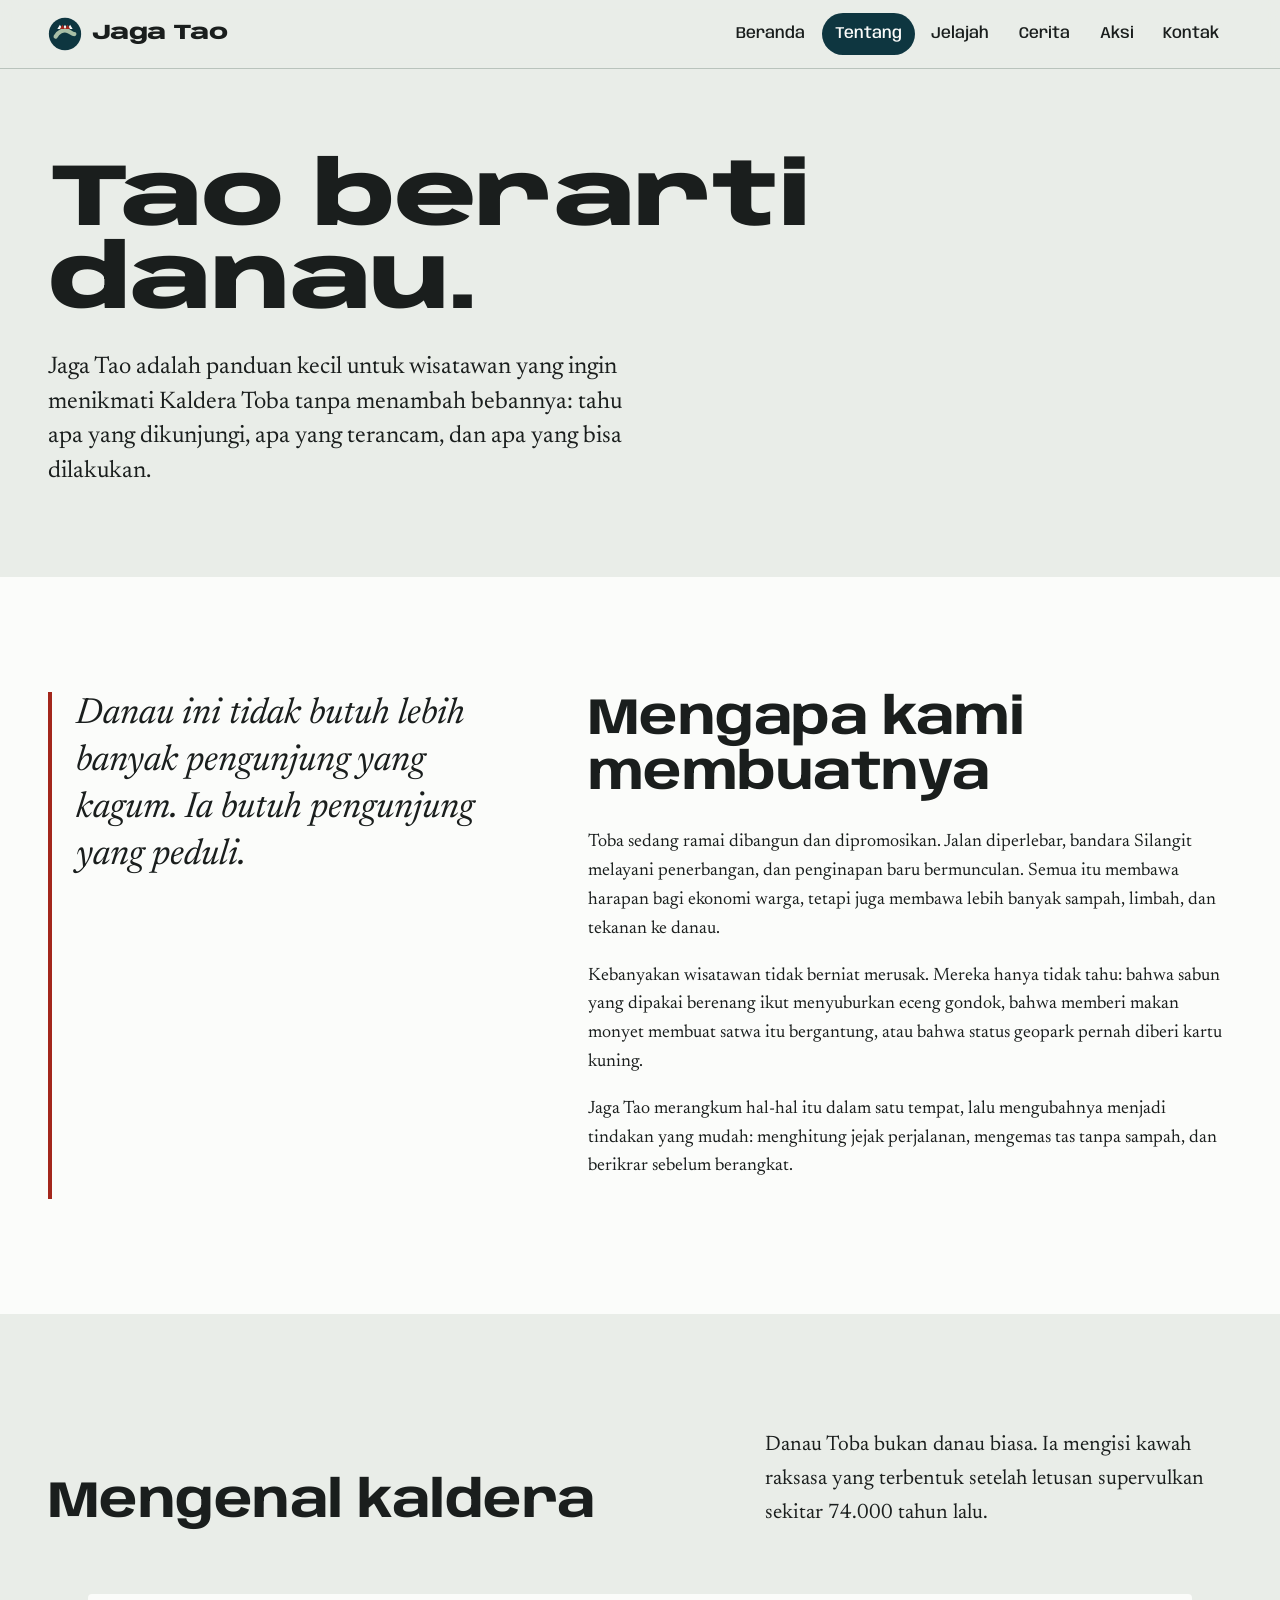
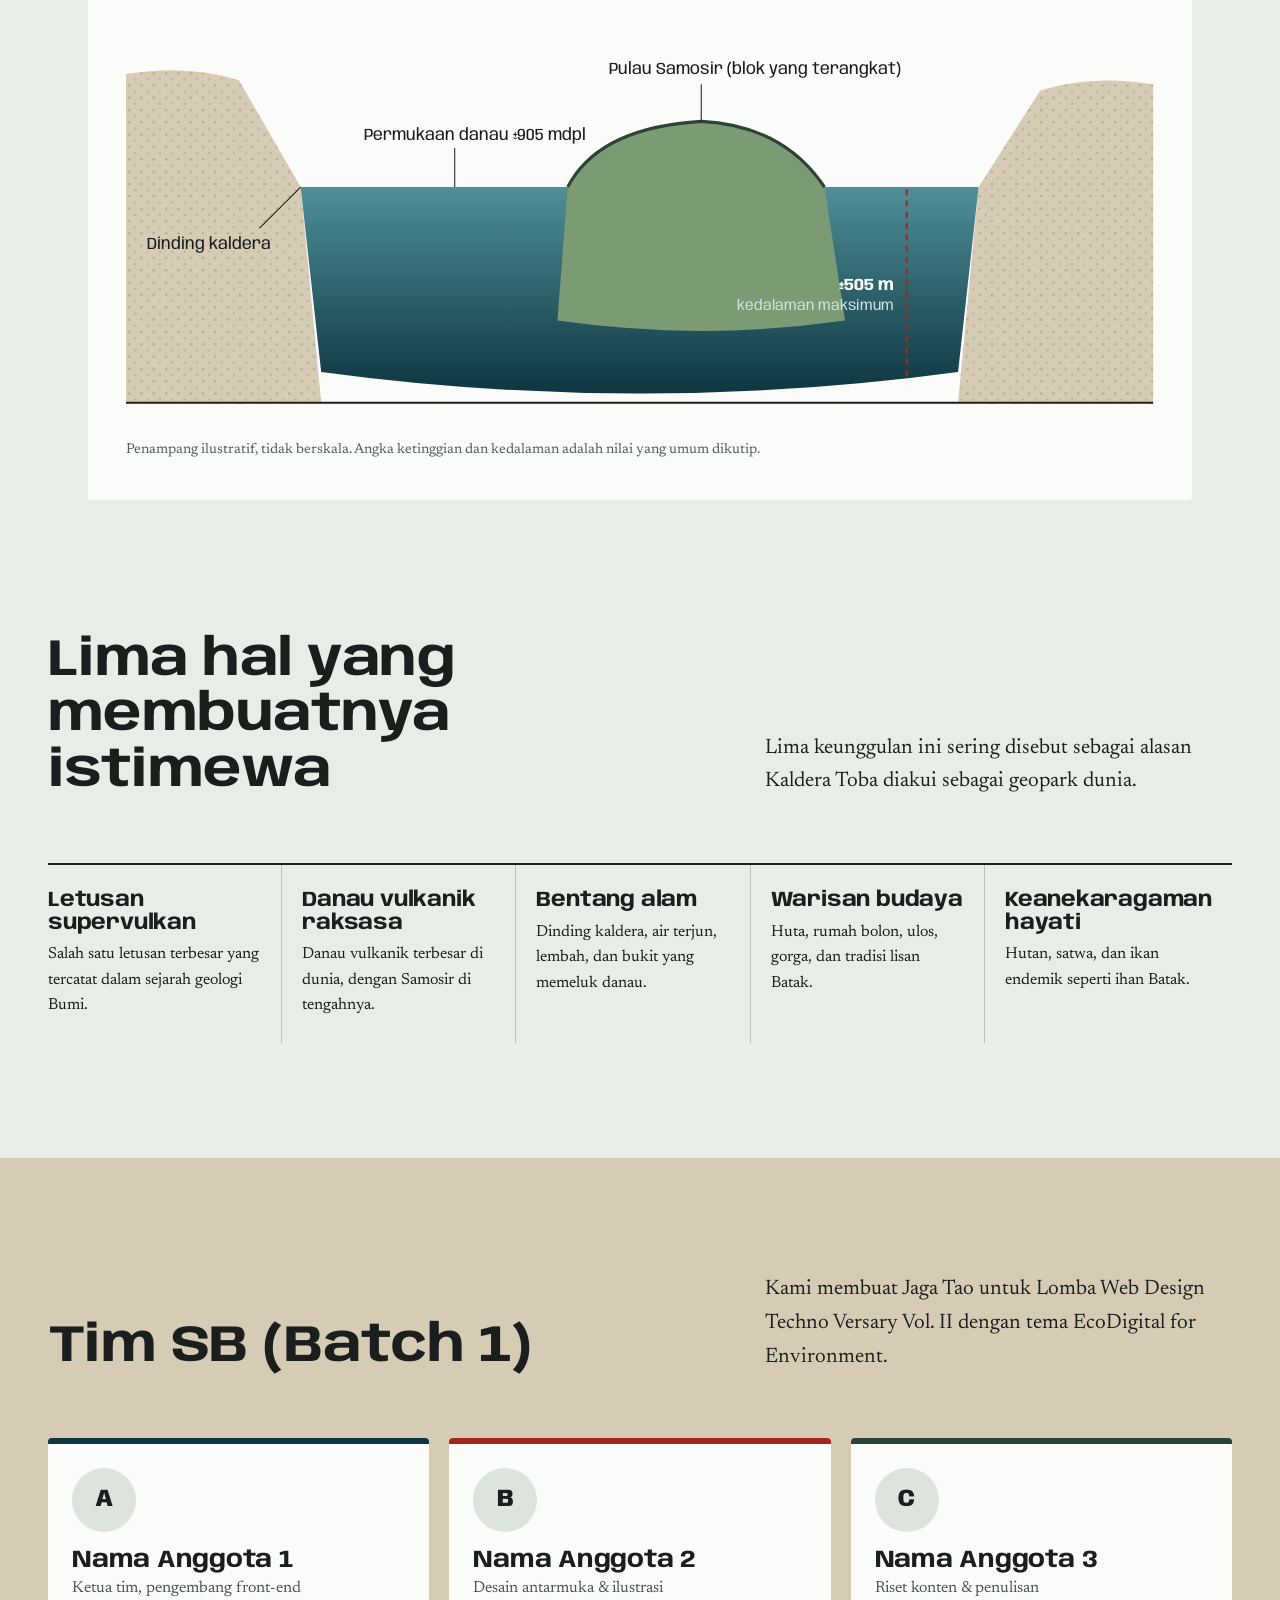
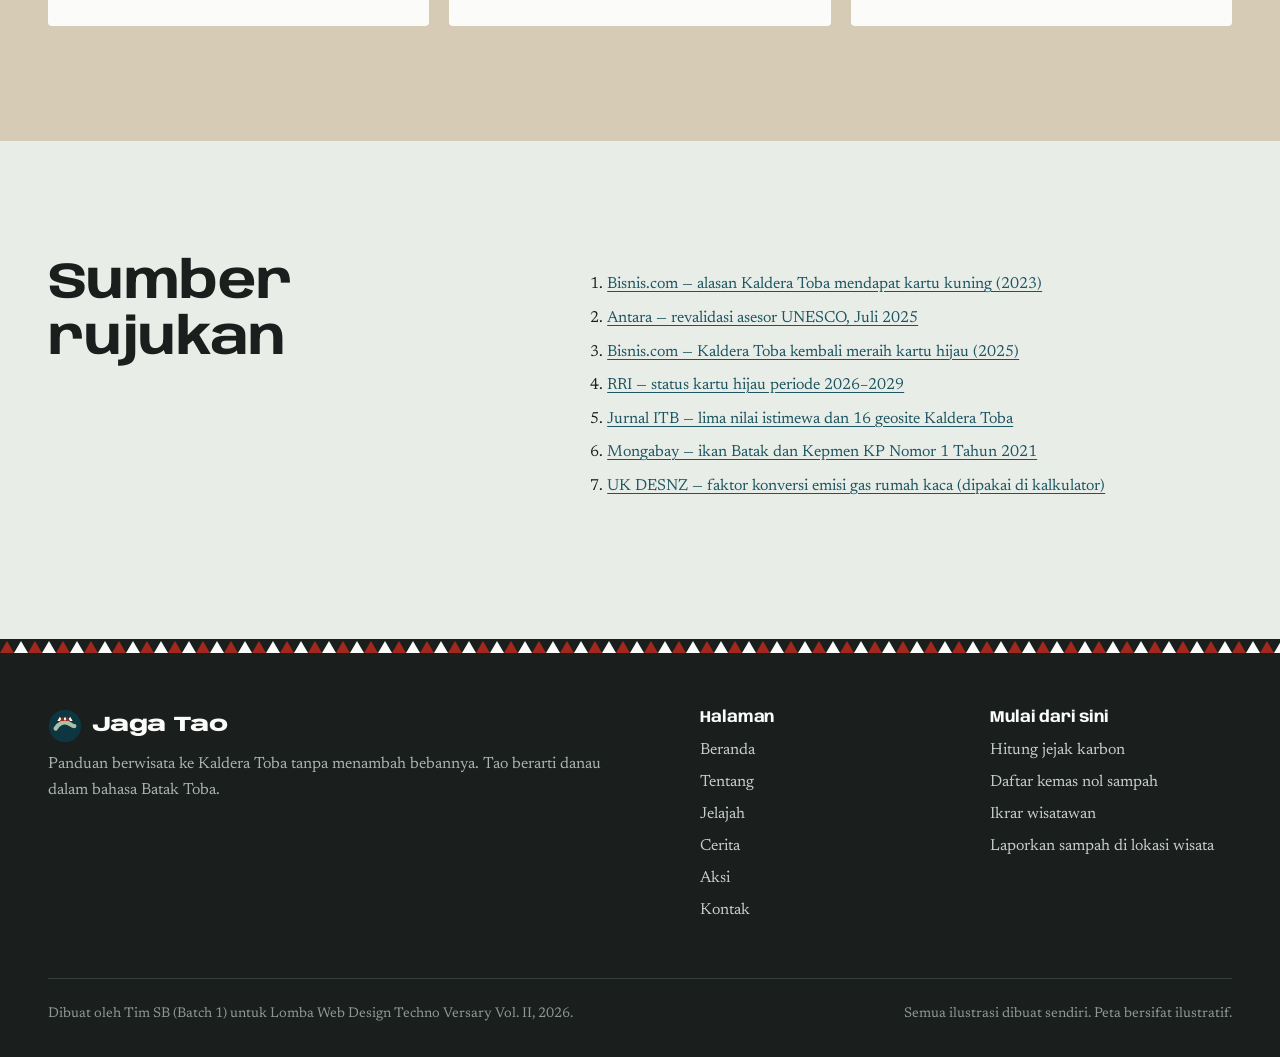
==== about.html @ 2129fcf5 "Jaga Tao - web design Techno Versary Vol. II" ====
<!doctype html>
<html lang="id">
<head>
<meta charset="utf-8">
<meta name="viewport" content="width=device-width, initial-scale=1">
<title>Tentang — Jaga Tao</title>
<meta name="description" content="Mengapa Jaga Tao dibuat, mengenal Kaldera Toba, dan tim di baliknya.">
<meta name="theme-color" content="#0e3640">
<meta property="og:title" content="Tentang — Jaga Tao">
<meta property="og:description" content="Mengapa Jaga Tao dibuat, mengenal Kaldera Toba, dan tim di baliknya.">
<link rel="icon" href="assets/img/logo.svg" type="image/svg+xml">
<link rel="preload" href="assets/fonts/anybody.woff2" as="font" type="font/woff2" crossorigin>
<link rel="preload" href="assets/fonts/newsreader.woff2" as="font" type="font/woff2" crossorigin>
<link rel="stylesheet" href="css/style.css">
</head>
<body>
<a class="lewati" href="#isi">Lewati ke konten</a>
<header class="kepala">
  <div class="wadah kepala__isi">
    <a class="merek" href="index.html" aria-label="Jaga Tao, ke beranda"><svg viewBox="0 0 40 40" aria-hidden="true"><circle cx="20" cy="20" r="19" fill="#0e3640"/><path d="M9 23c3-6 9-8 13-7s6 4 9 4" stroke="#a9bfa6" stroke-width="5" stroke-linecap="round" fill="none"/><path d="M14 9l3 5h-6z M20 9l3 5h-6z M26 9l3 5h-6z" fill="#fbfcfa"/><path d="M17 9l3 5h-6z M23 9l3 5h-6z" fill="#a3271c" transform="translate(0 0)"/></svg><span>Jaga Tao</span></a>
    <nav aria-label="Navigasi utama">
      <button class="nav__tombol" type="button" aria-expanded="false" aria-controls="menu-utama"><span class="nav__garis" aria-hidden="true"></span>Menu</button>
      <ul class="nav__daftar" id="menu-utama"><li><a href="index.html">Beranda</a></li><li><a href="about.html" aria-current="page">Tentang</a></li><li><a href="jelajah.html">Jelajah</a></li><li><a href="cerita.html">Cerita</a></li><li><a href="aksi.html">Aksi</a></li><li><a href="contact.html">Kontak</a></li></ul>
    </nav>
  </div>
</header>
<main id="isi">

<section class="intro-halaman">
  <div class="wadah">
    <h1>Tao berarti danau.</h1>
    <p>Jaga Tao adalah panduan kecil untuk wisatawan yang ingin menikmati Kaldera Toba tanpa menambah bebannya: tahu apa yang dikunjungi, apa yang terancam, dan apa yang bisa dilakukan.</p>
  </div>
</section>

<section class="bagian bagian--putih" aria-labelledby="judul-misi">
  <div class="wadah dua-kolom">
    <blockquote class="kutipan">Danau ini tidak butuh lebih banyak pengunjung yang kagum. Ia butuh pengunjung yang peduli.</blockquote>
    <div>
      <h2 id="judul-misi">Mengapa kami membuatnya</h2>
      <p>Toba sedang ramai dibangun dan dipromosikan. Jalan diperlebar, bandara Silangit melayani penerbangan, dan penginapan baru bermunculan. Semua itu membawa harapan bagi ekonomi warga, tetapi juga membawa lebih banyak sampah, limbah, dan tekanan ke danau.</p>
      <p>Kebanyakan wisatawan tidak berniat merusak. Mereka hanya tidak tahu: bahwa sabun yang dipakai berenang ikut menyuburkan eceng gondok, bahwa memberi makan monyet membuat satwa itu bergantung, atau bahwa status geopark pernah diberi kartu kuning.</p>
      <p>Jaga Tao merangkum hal-hal itu dalam satu tempat, lalu mengubahnya menjadi tindakan yang mudah: menghitung jejak perjalanan, mengemas tas tanpa sampah, dan berikrar sebelum berangkat.</p>
    </div>
  </div>
</section>

<section class="bagian" aria-labelledby="judul-kaldera">
  <div class="wadah">
    <div class="kepala-bagian">
      <h2 id="judul-kaldera">Mengenal kaldera</h2>
      <p>Danau Toba bukan danau biasa. Ia mengisi kawah raksasa yang terbentuk setelah letusan supervulkan sekitar 74.000 tahun lalu.</p>
    </div>
    <figure class="penampang">
      <svg viewBox="0 0 1000 380" role="img" aria-labelledby="pt pd">
<title id="pt">Penampang melintang Kaldera Toba</title>
<desc id="pd">Diagram sederhana: dinding kaldera di kedua sisi, danau di tengah dengan kedalaman maksimum sekitar 505 meter, dan Pulau Samosir yang terangkat di dalam kaldera. Permukaan danau sekitar 905 meter di atas permukaan laut.</desc>
<defs><linearGradient id="air" x1="0" y1="0" x2="0" y2="1"><stop offset="0" stop-color="#4f8f98"/><stop offset="1" stop-color="#0e3640"/></linearGradient>
<pattern id="tuf" width="12" height="12" patternUnits="userSpaceOnUse"><rect width="12" height="12" fill="#d6cbb4"/><circle cx="3" cy="3" r="1.2" fill="#b9ab8d"/><circle cx="9" cy="9" r="1" fill="#b9ab8d"/></pattern></defs>
<path d="M0 360 L0 40 Q60 30 110 46 L170 150 L190 360Z" fill="url(#tuf)"/>
<path d="M1000 360 L1000 50 Q940 40 890 56 L830 150 L810 360Z" fill="url(#tuf)"/>
<path d="M170 150 L830 150 L810 330 Q500 372 190 330Z" fill="url(#air)"/>
<path d="M430 150 Q460 92 560 86 Q640 90 680 150 L700 280 Q560 300 420 280Z" fill="#7c9a74"/>
<path d="M430 150 Q460 92 560 86 Q640 90 680 150" fill="none" stroke="#2b4335" stroke-width="3"/>
<path d="M0 360 L1000 360" stroke="#1a1e1d" stroke-width="2"/>
<g font-size="16" fill="#1a1e1d">
<line x1="170" y1="150" x2="130" y2="190" stroke="#1a1e1d"/><text x="20" y="210">Dinding kaldera</text>
<line x1="320" y1="150" x2="320" y2="112" stroke="#1a1e1d"/><text x="232" y="104">Permukaan danau ±905 mdpl</text>
<line x1="760" y1="152" x2="760" y2="336" stroke="#a3271c" stroke-width="2" stroke-dasharray="6 5"/>
<text x="748" y="250" text-anchor="end" fill="#fbfcfa" font-weight="700">±505 m</text><text x="748" y="270" text-anchor="end" fill="#d3e2df" font-size="14">kedalaman maksimum</text>
<line x1="560" y1="86" x2="560" y2="50" stroke="#1a1e1d"/><text x="470" y="40">Pulau Samosir (blok yang terangkat)</text>
</g></svg>
      <figcaption>Penampang ilustratif, tidak berskala. Angka ketinggian dan kedalaman adalah nilai yang umum dikutip.</figcaption>
    </figure>
  </div>
</section>

<section class="bagian" aria-labelledby="judul-nilai" style="padding-top:0">
  <div class="wadah">
    <div class="kepala-bagian">
      <h2 id="judul-nilai">Lima hal yang membuatnya istimewa</h2>
      <p>Lima keunggulan ini sering disebut sebagai alasan Kaldera Toba diakui sebagai geopark dunia.</p>
    </div>
    <ul class="nilai">
      <li><h3>Letusan supervulkan</h3><p>Salah satu letusan terbesar yang tercatat dalam sejarah geologi Bumi.</p></li>
      <li><h3>Danau vulkanik raksasa</h3><p>Danau vulkanik terbesar di dunia, dengan Samosir di tengahnya.</p></li>
      <li><h3>Bentang alam</h3><p>Dinding kaldera, air terjun, lembah, dan bukit yang memeluk danau.</p></li>
      <li><h3>Warisan budaya</h3><p>Huta, rumah bolon, ulos, gorga, dan tradisi lisan Batak.</p></li>
      <li><h3>Keanekaragaman hayati</h3><p>Hutan, satwa, dan ikan endemik seperti ihan Batak.</p></li>
    </ul>
  </div>
</section>

<section class="bagian bagian--tuf" aria-labelledby="judul-tim">
  <div class="wadah">
    <div class="kepala-bagian">
      <h2 id="judul-tim">Tim SB (Batch 1)</h2>
      <p>Kami membuat Jaga Tao untuk Lomba Web Design Techno Versary Vol. II dengan tema EcoDigital for Environment.</p>
    </div>
    <ul class="tim">
      <li><div class="inisial" aria-hidden="true">A</div><h3>Nama Anggota 1</h3><p>Ketua tim, pengembang front-end</p></li>
      <li><div class="inisial" aria-hidden="true">B</div><h3>Nama Anggota 2</h3><p>Desain antarmuka & ilustrasi</p></li>
      <li><div class="inisial" aria-hidden="true">C</div><h3>Nama Anggota 3</h3><p>Riset konten & penulisan</p></li>
    </ul>
  </div>
</section>

<section class="bagian" aria-labelledby="judul-sumber">
  <div class="wadah dua-kolom">
    <h2 id="judul-sumber">Sumber rujukan</h2>
    <ol class="sumber">
      <li><a href="https://ekonomi.bisnis.com/read/20231002/12/1700049/terungkap-alasan-danau-toba-dapat-kartu-kuning-dari-unesco" rel="noopener" target="_blank">Bisnis.com — alasan Kaldera Toba mendapat kartu kuning (2023)</a></li>
      <li><a href="https://megapolitan.antaranews.com/berita/414781/geopark-kaldera-toba-peroleh-banyak-nilai-positif-dari-para-asesor-unesco" rel="noopener" target="_blank">Antara — revalidasi asesor UNESCO, Juli 2025</a></li>
      <li><a href="https://ekonomi.bisnis.com/read/20250908/9/1909146/berkat-kolaborasi-bersama-geopark-kaldera-toba-kembali-raih-green-card" rel="noopener" target="_blank">Bisnis.com — Kaldera Toba kembali meraih kartu hijau (2025)</a></li>
      <li><a href="https://rri.co.id/en/international/2321851/three-indonesian-geoparks-maintain-unesco-green-card-status" rel="noopener" target="_blank">RRI — status kartu hijau periode 2026–2029</a></li>
      <li><a href="https://journals.itb.ac.id/index.php/wpar/article/download/23471/6685" rel="noopener" target="_blank">Jurnal ITB — lima nilai istimewa dan 16 geosite Kaldera Toba</a></li>
      <li><a href="https://mongabay.co.id/2023/02/16/menolak-ikan-batak-punah-apa-yang-perlu-dilakukan/" rel="noopener" target="_blank">Mongabay — ikan Batak dan Kepmen KP Nomor 1 Tahun 2021</a></li>
      <li><a href="https://www.gov.uk/government/publications/greenhouse-gas-reporting-conversion-factors-2024" rel="noopener" target="_blank">UK DESNZ — faktor konversi emisi gas rumah kaca (dipakai di kalkulator)</a></li>
    </ol>
  </div>
</section>

</main>
<div class="gorga" role="presentation"></div>
<footer class="kaki">
  <div class="wadah">
    <div class="kaki__atas">
      <div>
        <a class="merek" href="index.html"><svg viewBox="0 0 40 40" aria-hidden="true"><circle cx="20" cy="20" r="19" fill="#0e3640"/><path d="M9 23c3-6 9-8 13-7s6 4 9 4" stroke="#a9bfa6" stroke-width="5" stroke-linecap="round" fill="none"/><path d="M14 9l3 5h-6z M20 9l3 5h-6z M26 9l3 5h-6z" fill="#fbfcfa"/><path d="M17 9l3 5h-6z M23 9l3 5h-6z" fill="#a3271c" transform="translate(0 0)"/></svg><span>Jaga Tao</span></a>
        <p>Panduan berwisata ke Kaldera Toba tanpa menambah bebannya. Tao berarti danau dalam bahasa Batak Toba.</p>
      </div>
      <div>
        <h2>Halaman</h2>
        <ul><li><a href="index.html">Beranda</a></li><li><a href="about.html">Tentang</a></li><li><a href="jelajah.html">Jelajah</a></li><li><a href="cerita.html">Cerita</a></li><li><a href="aksi.html">Aksi</a></li><li><a href="contact.html">Kontak</a></li></ul>
      </div>
      <div>
        <h2>Mulai dari sini</h2>
        <ul>
          <li><a href="aksi.html#kalkulator">Hitung jejak karbon</a></li>
          <li><a href="aksi.html#kemas">Daftar kemas nol sampah</a></li>
          <li><a href="aksi.html#ikrar">Ikrar wisatawan</a></li>
          <li><a href="contact.html">Laporkan sampah di lokasi wisata</a></li>
        </ul>
      </div>
    </div>
    <div class="kaki__bawah">
      <span>Dibuat oleh Tim SB (Batch 1) untuk Lomba Web Design Techno Versary Vol. II, 2026.</span>
      <span>Semua ilustrasi dibuat sendiri. Peta bersifat ilustratif.</span>
    </div>
  </div>
</footer>
<div class="toast" role="status" aria-live="polite"></div>
<script src="js/main.js" defer></script>
</body>
</html>
---- css/style.css ----
/* =========================================================
   Jaga Tao — stylesheet
   Palet diambil dari tiga warna gorga Batak (merah, putih, hitam)
   dan dari lanskap Kaldera Toba (kabut, danau, pinus, batu tuf).
   ========================================================= */

@font-face {
  font-family: "Anybody";
  src: url("../assets/fonts/anybody.woff2") format("woff2");
  font-weight: 100 900;
  font-stretch: 50% 150%;
  font-display: swap;
}
@font-face {
  font-family: "Newsreader";
  src: url("../assets/fonts/newsreader.woff2") format("woff2");
  font-weight: 200 800;
  font-display: swap;
}
@font-face {
  font-family: "Newsreader";
  src: url("../assets/fonts/newsreader-italic.woff2") format("woff2");
  font-weight: 200 800;
  font-style: italic;
  font-display: swap;
}

:root {
  --kabut: #e9ede8;
  --kabut-2: #dde4de;
  --danau: #0e3640;
  --danau-2: #1d5561;
  --gorga: #a3271c;
  --gorga-2: #c2392b;
  --tuf: #d6cbb4;
  --pinus: #2b4335;
  --arang: #1a1e1d;
  --putih: #fbfcfa;
  --garis: #b9c3bc;

  --f-display: "Anybody", "Arial Narrow", system-ui, sans-serif;
  --f-teks: "Newsreader", Georgia, "Times New Roman", serif;

  /* skala tipografi klasik: 12 14 16 18 21 24 36 48 60 72 */
  --t-12: 0.75rem;
  --t-14: 0.875rem;
  --t-16: 1rem;
  --t-18: 1.125rem;
  --t-21: 1.3125rem;
  --t-24: 1.5rem;
  --t-36: 2.25rem;
  --t-48: 3rem;
  --t-60: 3.75rem;
  --t-72: 4.5rem;

  --lebar: 1200px;
  --tepi: clamp(1.25rem, 4vw, 3rem);
  --ruang: clamp(4rem, 9vw, 7.5rem);
}

*,
*::before,
*::after { box-sizing: border-box; }

html { -webkit-text-size-adjust: 100%; scroll-behavior: smooth; }

body {
  margin: 0;
  background: var(--kabut);
  color: var(--arang);
  font-family: var(--f-teks);
  font-size: var(--t-18);
  line-height: 1.6;
  font-optical-sizing: auto;
  text-rendering: optimizeLegibility;
}

img, svg { display: block; max-width: 100%; }

h1, h2, h3, h4 {
  font-family: var(--f-display);
  font-weight: 700;
  line-height: 1.08;
  margin: 0 0 0.5em;
  letter-spacing: -0.01em;
}
h2 { font-size: clamp(2rem, 4vw, 3.25rem); font-stretch: 112%; }
h3 { font-size: var(--t-24); font-stretch: 105%; }
p { margin: 0 0 1em; max-width: 64ch; }

a { color: var(--danau-2); text-decoration-thickness: 1px; text-underline-offset: 0.18em; }
a:hover { color: var(--gorga); }

:focus-visible {
  outline: 3px solid var(--gorga);
  outline-offset: 3px;
  border-radius: 2px;
}

.sr-only {
  position: absolute; width: 1px; height: 1px; padding: 0; margin: -1px;
  overflow: hidden; clip: rect(0 0 0 0); white-space: nowrap; border: 0;
}

.lewati {
  position: absolute; left: 1rem; top: -4rem; z-index: 100;
  background: var(--arang); color: var(--putih); padding: 0.6rem 1rem;
  font-family: var(--f-display);
}
.lewati:focus { top: 1rem; }

.wadah { width: min(100% - 2 * var(--tepi), var(--lebar)); margin-inline: auto; }

/* ---------------- pita gorga ---------------- */
.gorga {
  height: 14px;
  background-color: var(--arang);
  background-image: url("data:image/svg+xml,%3Csvg xmlns='http://www.w3.org/2000/svg' width='56' height='14' viewBox='0 0 56 14'%3E%3Cpath d='M0 14 L7 2 L14 14Z' fill='%23a3271c'/%3E%3Cpath d='M14 14 L21 2 L28 14Z' fill='%23fbfcfa'/%3E%3Cpath d='M28 14 L35 2 L42 14Z' fill='%23a3271c'/%3E%3Cpath d='M42 14 L49 2 L56 14Z' fill='%23fbfcfa'/%3E%3C/svg%3E");
  background-size: 56px 14px;
}
.gorga--tipis { height: 8px; background-size: 32px 8px; }

/* ---------------- header ---------------- */
.kepala {
  position: sticky; top: 0; z-index: 50;
  background: color-mix(in srgb, var(--kabut) 92%, transparent);
  backdrop-filter: blur(10px);
  -webkit-backdrop-filter: blur(10px);
  border-bottom: 1px solid var(--garis);
}
.kepala__isi {
  display: flex; align-items: center; justify-content: space-between;
  gap: 1rem; min-height: 4.25rem;
}
.merek {
  display: inline-flex; align-items: center; gap: 0.6rem;
  font-family: var(--f-display); font-weight: 800; font-stretch: 130%;
  font-size: var(--t-21); color: var(--arang); text-decoration: none;
  letter-spacing: -0.02em;
}
.merek svg { width: 34px; height: 34px; }
.merek:hover { color: var(--arang); }

.nav__daftar {
  display: flex; gap: 0.25rem; list-style: none; margin: 0; padding: 0;
}
.nav__daftar a {
  display: block; padding: 0.5rem 0.8rem;
  font-family: var(--f-display); font-size: var(--t-16); font-weight: 500;
  color: var(--arang); text-decoration: none; border-radius: 999px;
}
.nav__daftar a:hover { background: var(--kabut-2); color: var(--arang); }
.nav__daftar a[aria-current="page"] { background: var(--danau); color: var(--putih); }

.nav__tombol {
  display: none; align-items: center; gap: 0.5rem;
  background: none; border: 1px solid var(--arang); color: var(--arang);
  font-family: var(--f-display); font-size: var(--t-16); padding: 0.45rem 0.9rem;
  border-radius: 999px; cursor: pointer;
}
.nav__garis { width: 18px; height: 2px; background: currentColor; position: relative; }
.nav__garis::before, .nav__garis::after {
  content: ""; position: absolute; left: 0; width: 18px; height: 2px; background: currentColor;
  transition: transform .25s ease;
}
.nav__garis::before { top: -6px; }
.nav__garis::after { top: 6px; }
.nav__tombol[aria-expanded="true"] .nav__garis { background: transparent; }
.nav__tombol[aria-expanded="true"] .nav__garis::before { transform: translateY(6px) rotate(45deg); }
.nav__tombol[aria-expanded="true"] .nav__garis::after { transform: translateY(-6px) rotate(-45deg); }

@media (max-width: 880px) {
  .nav__tombol { display: inline-flex; }
  .nav__daftar {
    position: absolute; left: 0; right: 0; top: 100%;
    flex-direction: column; gap: 0;
    background: var(--kabut); border-bottom: 1px solid var(--garis);
    padding: 0.5rem var(--tepi) 1.25rem;
    display: none;
  }
  .nav__daftar.terbuka { display: flex; }
  .nav__daftar a { padding: 0.85rem 0.25rem; border-radius: 0; font-size: var(--t-21); border-bottom: 1px solid var(--kabut-2); }
  .nav__daftar a[aria-current="page"] { background: none; color: var(--gorga); }
}

/* ---------------- tombol ---------------- */
.tombol {
  display: inline-flex; align-items: center; justify-content: center; gap: 0.5rem;
  font-family: var(--f-display); font-weight: 600; font-size: var(--t-16);
  padding: 0.85rem 1.4rem; border-radius: 999px; border: 2px solid var(--arang);
  background: var(--arang); color: var(--putih); text-decoration: none; cursor: pointer;
  transition: background .2s ease, color .2s ease, border-color .2s ease;
}
.tombol:hover { background: var(--gorga); border-color: var(--gorga); color: var(--putih); }
.tombol:disabled, .tombol:disabled:hover { opacity: .35; cursor: not-allowed; background: transparent; color: inherit; border-color: currentColor; }
.tombol--garis { background: transparent; color: var(--arang); }
.tombol--garis:hover { background: var(--arang); border-color: var(--arang); color: var(--putih); }
.tombol--terang { background: var(--putih); color: var(--danau); border-color: var(--putih); }
.tombol--terang:hover { background: var(--tuf); border-color: var(--tuf); color: var(--arang); }
.tombol--kecil { padding: 0.5rem 1rem; font-size: var(--t-14); }

/* =========================================================
   HERO — panorama geser
   ========================================================= */
.hero { position: relative; background: var(--danau); color: var(--putih); }
.panorama {
  position: relative; overflow: hidden;
  aspect-ratio: 1600 / 860;
  min-height: 560px; max-height: 88vh; width: 100%;
  touch-action: pan-y;
  user-select: none;
}
.panorama img {
  position: absolute; inset: 0; width: 100%; height: 100%;
  object-fit: cover; object-position: 60% 50%;
}
.panorama__dibiarkan { clip-path: inset(0 0 0 var(--posisi, 62%)); }
.panorama__garis {
  position: absolute; top: 0; bottom: 0; left: var(--posisi, 62%);
  width: 2px; background: var(--putih); transform: translateX(-1px);
  pointer-events: none;
}
.panorama__pegangan {
  position: absolute; top: 62%; left: 0; transform: translate(-50%, -50%);
  width: 56px; height: 56px; border-radius: 50%;
  background: var(--putih); color: var(--arang);
  display: grid; place-items: center;
  box-shadow: 0 6px 24px rgba(14, 54, 64, 0.35);
}
.panorama__pegangan svg { width: 28px; height: 28px; }
.panorama input[type="range"] {
  position: absolute; inset: 0; width: 100%; height: 100%; margin: 0;
  opacity: 0; cursor: ew-resize;
}
.panorama:has(input:focus-visible) .panorama__pegangan { outline: 3px solid var(--gorga); outline-offset: 4px; }
.panorama__label {
  position: absolute; bottom: 1.25rem;
  font-family: var(--f-display); font-size: var(--t-14); font-weight: 600;
  padding: 0.35rem 0.8rem; border-radius: 999px; pointer-events: none;
}
.panorama__label--kiri { left: 1.25rem; background: var(--putih); color: var(--danau); }
.panorama__label--kanan { right: 1.25rem; background: var(--arang); color: var(--tuf); }

.hero__teks {
  position: absolute; top: clamp(1.5rem, 6vw, 4.5rem); left: 0; right: 0;
  pointer-events: none;
}
.hero__teks .wadah { pointer-events: none; }
.hero h1 {
  font-size: clamp(2.6rem, 7.4vw, 6.4rem);
  font-weight: 800;
  font-stretch: 140%;
  line-height: 0.92;
  letter-spacing: -0.035em;
  color: var(--arang);
  max-width: 11ch;
  margin: 0;
}
.hero h1 .baris { display: block; }
.hero h1 .baris--sempit { font-stretch: 62%; font-weight: 700; letter-spacing: -0.01em; }

.hero__bawah {
  background: var(--danau); color: var(--putih);
  padding: clamp(2rem, 4vw, 3rem) 0;
}
.hero__bawah .wadah {
  display: grid; grid-template-columns: minmax(0, 1.3fr) minmax(0, 1fr);
  gap: 2rem 4rem; align-items: end;
}
.hero__bawah p { font-size: var(--t-21); line-height: 1.5; margin: 0; color: #d9e6e3; }
.hero__aksi { display: flex; flex-wrap: wrap; gap: 0.75rem; justify-content: flex-end; }
.hero__petunjuk {
  font-family: var(--f-display); font-size: var(--t-14); color: #9fc1c4; margin-top: 0.9rem !important;
}
@media (max-width: 820px) {
  .hero__bawah .wadah { grid-template-columns: 1fr; }
  .hero__aksi { justify-content: flex-start; }
  .panorama { aspect-ratio: auto; height: 74vh; min-height: 480px; }
  .panorama img { object-position: 58% 50%; }
}

/* =========================================================
   Bagian umum
   ========================================================= */
.bagian { padding-block: var(--ruang); }
.bagian--gelap { background: var(--danau); color: var(--putih); }
.bagian--gelap p { color: #d3e2df; }
.bagian--tuf { background: var(--tuf); }
.bagian--putih { background: var(--putih); }

.kepala-bagian {
  display: grid; grid-template-columns: minmax(0, 7fr) minmax(0, 5fr);
  gap: 1rem 4rem; align-items: end; margin-bottom: clamp(2.5rem, 5vw, 4rem);
}
.kepala-bagian h2 { margin: 0; }
.kepala-bagian p { margin: 0; font-size: var(--t-21); }
@media (max-width: 820px) { .kepala-bagian { grid-template-columns: 1fr; } }

.intro-halaman { padding: clamp(3rem, 7vw, 6rem) 0 clamp(2.5rem, 5vw, 4rem); }
.intro-halaman h1 {
  font-size: clamp(2.75rem, 7vw, 5.5rem); font-weight: 800; font-stretch: 135%;
  line-height: 0.95; letter-spacing: -0.03em; margin-bottom: 1.5rem; max-width: 14ch;
}
.intro-halaman p { font-size: var(--t-24); line-height: 1.45; max-width: 46ch; }

/* ---------------- status geopark: lini masa ---------------- */
.lini {
  list-style: none; margin: 0; padding: 0;
  display: grid; grid-template-columns: repeat(4, 1fr);
  position: relative;
}
.lini::before {
  content: ""; position: absolute; left: 0; right: 0; top: 1.15rem;
  height: 2px; background: var(--danau-2);
}
.lini li { position: relative; padding: 3rem 1.5rem 0 0; }
.lini li::before {
  content: ""; position: absolute; top: 0.55rem; left: 0;
  width: 1.25rem; height: 1.25rem; border-radius: 50%;
  background: var(--danau); border: 3px solid var(--kabut);
  box-shadow: 0 0 0 2px var(--danau-2);
}
.lini li.kuning::before { background: #d8a72a; }
.lini li.hijau::before { background: #4f8b4e; }
.lini li.kini::before { background: var(--gorga); }
.lini time {
  display: block; font-family: var(--f-display); font-weight: 700; font-stretch: 120%;
  font-size: var(--t-24); margin-bottom: 0.35rem;
}
.lini p { font-size: var(--t-16); margin: 0; }
@media (max-width: 820px) {
  .lini { grid-template-columns: 1fr; }
  .lini::before { top: 0; bottom: 0; left: 0.6rem; right: auto; width: 2px; height: auto; }
  .lini li { padding: 0 0 2rem 2.75rem; }
  .lini li::before { top: 0.3rem; }
}

/* ---------------- ancaman & kebiasaan ---------------- */
.pasangan { display: grid; gap: 0; border-top: 2px solid var(--putih); }
.pasangan__baris {
  display: grid; grid-template-columns: minmax(0, 4fr) minmax(0, 5fr) minmax(0, 3fr);
  gap: 1.5rem 3rem; padding: 2.25rem 0; border-bottom: 1px solid rgba(251, 252, 250, 0.25);
  align-items: start;
}
.pasangan__ancaman h3 { font-size: var(--t-36); font-stretch: 120%; margin-bottom: 0.4rem; color: var(--putih); }
.pasangan__ancaman p { font-size: var(--t-16); margin: 0; }
.pasangan__kebiasaan { font-size: var(--t-21); color: var(--putih) !important; margin: 0; line-height: 1.45; }
.pasangan__kebiasaan strong { font-family: var(--f-display); font-weight: 600; display: block; font-size: var(--t-14); color: var(--tuf); margin-bottom: 0.35rem; }
.pasangan__ikon { justify-self: end; width: 96px; height: 96px; color: var(--tuf); }
@media (max-width: 820px) {
  .pasangan__baris { grid-template-columns: 1fr; }
  .pasangan__ikon { justify-self: start; order: -1; width: 64px; height: 64px; }
}

/* ---------------- geosite pilihan (home) ---------------- */
.sorotan {
  display: grid; grid-template-columns: 1.4fr 1fr 1fr; gap: 1.25rem;
}
.sorotan__item {
  position: relative; display: block; text-decoration: none; color: var(--putih);
  overflow: hidden; border-radius: 4px; min-height: 420px; background: var(--danau);
}
.sorotan__item img { position: absolute; inset: 0; width: 100%; height: 100%; object-fit: cover; transition: transform .6s ease; }
.sorotan__item:hover img { transform: scale(1.04); }
.sorotan__item:hover { color: var(--putih); }
.sorotan__teks {
  position: absolute; left: 0; right: 0; bottom: 0; padding: 1.5rem;
  background: linear-gradient(to top, rgba(26, 30, 29, 0.85), rgba(26, 30, 29, 0));
}
.sorotan__teks h3 { margin: 0 0 0.25rem; font-size: var(--t-24); }
.sorotan__teks span { font-family: var(--f-display); font-size: var(--t-14); color: var(--tuf); }
@media (max-width: 900px) {
  .sorotan { grid-template-columns: 1fr 1fr; }
  .sorotan__item:first-child { grid-column: 1 / -1; }
}
@media (max-width: 560px) {
  .sorotan { grid-template-columns: 1fr; }
  .sorotan__item { min-height: 340px; }
}

/* ---------------- ajakan (CTA) ---------------- */
.ajakan {
  display: grid; grid-template-columns: minmax(0, 1fr) auto; gap: 2rem; align-items: center;
}
.ajakan h2 { margin: 0; max-width: 24ch; font-size: clamp(2rem, 3.4vw, 2.75rem); }
.ajakan .tombol + .tombol { margin-left: 0.5rem; }
@media (max-width: 820px) { .ajakan { grid-template-columns: 1fr; } }

/* =========================================================
   TENTANG
   ========================================================= */
.penampang { background: var(--putih); border-radius: 4px; padding: clamp(1rem, 3vw, 2.5rem); }
.penampang svg { width: 100%; height: auto; }
.penampang text { font-family: var(--f-display); }
.penampang figcaption { font-size: var(--t-14); color: #55605b; margin-top: 1rem; }

.nilai {
  list-style: none; padding: 0; margin: 0;
  display: grid; grid-template-columns: repeat(5, 1fr); gap: 0;
  border-top: 2px solid var(--arang);
}
.nilai li { padding: 1.5rem 1.25rem 1.5rem 0; border-right: 1px solid var(--garis); }
.nilai li + li { padding-left: 1.25rem; }
.nilai li:last-child { border-right: 0; }
.nilai h3 { font-size: var(--t-21); margin-bottom: 0.5rem; }
.nilai p { font-size: var(--t-16); margin: 0; }
@media (max-width: 980px) {
  .nilai { grid-template-columns: 1fr 1fr; }
  .nilai li, .nilai li + li { padding: 1.5rem 1rem 1.5rem 0; border-right: 0; border-bottom: 1px solid var(--garis); }
}
@media (max-width: 560px) { .nilai { grid-template-columns: 1fr; } }

.dua-kolom { display: grid; grid-template-columns: minmax(0, 5fr) minmax(0, 7fr); gap: 2rem 5rem; }
.dua-kolom--balik { grid-template-columns: minmax(0, 7fr) minmax(0, 5fr); }
@media (max-width: 860px) { .dua-kolom, .dua-kolom--balik { grid-template-columns: 1fr; } }

.kutipan {
  font-family: var(--f-teks); font-style: italic; font-size: clamp(var(--t-24), 3vw, var(--t-36));
  line-height: 1.3; margin: 0; padding-left: 1.5rem; border-left: 4px solid var(--gorga); max-width: 30ch;
}

.tim { list-style: none; padding: 0; margin: 0; display: grid; grid-template-columns: repeat(3, 1fr); gap: 1.25rem; }
.tim li { background: var(--putih); padding: 1.5rem; border-radius: 4px; border-top: 6px solid var(--danau); }
.tim li:nth-child(2) { border-top-color: var(--gorga); }
.tim li:nth-child(3) { border-top-color: var(--pinus); }
.tim .inisial {
  width: 64px; height: 64px; border-radius: 50%; background: var(--kabut-2);
  display: grid; place-items: center; font-family: var(--f-display); font-weight: 800; font-size: var(--t-24);
  margin-bottom: 1rem;
}
.tim h3 { margin-bottom: 0.15rem; }
.tim p { font-size: var(--t-16); margin: 0; color: #4b5552; }
@media (max-width: 760px) { .tim { grid-template-columns: 1fr; } }

.sumber { font-size: var(--t-16); padding-left: 1.2rem; }
.sumber li { margin-bottom: 0.5rem; }

/* =========================================================
   JELAJAH — peta & galeri
   ========================================================= */
.peta-wadah {
  display: grid; grid-template-columns: minmax(0, 7fr) minmax(0, 5fr); gap: 2rem;
  align-items: start;
}
@media (max-width: 920px) { .peta-wadah { grid-template-columns: 1fr; } }

.saring { display: flex; flex-wrap: wrap; gap: 0.5rem; margin-bottom: 1.25rem; }
.saring button {
  font-family: var(--f-display); font-size: var(--t-14); font-weight: 600;
  padding: 0.5rem 1rem; border-radius: 999px; cursor: pointer;
  border: 1.5px solid var(--arang); background: transparent; color: var(--arang);
}
.saring button[aria-pressed="true"] { background: var(--arang); color: var(--putih); }
.saring .titik { display: inline-block; width: 10px; height: 10px; border-radius: 50%; margin-right: 0.4rem; vertical-align: 0; }

.peta { background: var(--kabut-2); border-radius: 4px; position: relative; }
.peta svg { width: 100%; height: auto; }
.map-lake { fill: #2a6a75; }
.map-land { fill: #a9bfa6; stroke: #8aa487; stroke-width: 1.5; }
.peta .daratan-label { font-family: var(--f-display); font-size: 15px; fill: #61715f; font-weight: 600; }
.peta .danau-label { font-family: var(--f-display); font-size: 18px; fill: #bfe0e2; font-stretch: 140%; font-weight: 700; letter-spacing: 0.08em; }
.pin { cursor: pointer; }
.pin circle.luar { stroke: var(--putih); stroke-width: 3; transition: r .2s ease; }
.pin text { font-family: var(--f-display); font-size: 15px; font-weight: 700; fill: var(--arang); paint-order: stroke; stroke: var(--kabut-2); stroke-width: 4px; pointer-events: none; }
.pin:hover circle.luar, .pin:focus-visible circle.luar, .pin[aria-pressed="true"] circle.luar { r: 15; }
.pin[aria-pressed="true"] circle.luar { stroke: var(--arang); stroke-width: 4; }
.pin:focus { outline: none; }
.pin:focus-visible circle.luar { stroke: var(--gorga); stroke-width: 5; }
.pin.redup { opacity: 0.18; pointer-events: none; }
.peta__catatan { font-size: var(--t-14); color: #55605b; padding: 0.75rem 1rem 1rem; margin: 0; }

.panel-situs {
  background: var(--putih); border-radius: 4px; padding: clamp(1.25rem, 3vw, 2rem);
  position: sticky; top: 6rem;
}
.panel-situs__kategori { font-family: var(--f-display); font-size: var(--t-14); font-weight: 600; display: inline-flex; align-items: center; gap: 0.4rem; }
.panel-situs h3 { font-size: var(--t-36); font-stretch: 115%; margin: 0.5rem 0 0.25rem; }
.panel-situs__lokasi { font-family: var(--f-display); font-size: var(--t-14); color: #55605b; margin-bottom: 1rem; }
.panel-situs__jaga { background: var(--kabut); padding: 1rem 1.25rem; border-left: 4px solid var(--pinus); margin-top: 1.25rem; }
.panel-situs__jaga h4 { font-size: var(--t-16); margin-bottom: 0.4rem; }
.panel-situs__jaga ul { margin: 0; padding-left: 1.1rem; font-size: var(--t-16); }
.panel-situs__nav { display: flex; justify-content: space-between; gap: 0.5rem; margin-top: 1.5rem; }
.panel-situs__kosong h3 { font-size: var(--t-24); }

.daftar-situs { list-style: none; padding: 0; margin: 1.5rem 0 0; display: none; }

.galeri {
  display: grid; grid-template-columns: repeat(12, 1fr); grid-auto-rows: 120px; gap: 1rem;
}
.galeri button {
  padding: 0; border: 0; background: var(--danau); cursor: zoom-in; overflow: hidden; border-radius: 4px;
  position: relative; text-align: left;
}
.galeri img { width: 100%; height: 100%; object-fit: cover; transition: transform .5s ease; }
.galeri button:hover img { transform: scale(1.03); }
.galeri figcaption {
  position: absolute; left: 0.75rem; bottom: 0.75rem; right: 0.75rem;
  font-family: var(--f-display); font-size: var(--t-14); font-weight: 600; color: var(--putih);
  text-shadow: 0 1px 8px rgba(0,0,0,.5);
}
.galeri .g1 { grid-column: span 5; grid-row: span 4; }
.galeri .g2 { grid-column: span 4; grid-row: span 3; }
.galeri .g3 { grid-column: span 3; grid-row: span 3; }
.galeri .g4 { grid-column: span 3; grid-row: span 3; }
.galeri .g5 { grid-column: span 4; grid-row: span 3; }
.galeri .g6 { grid-column: span 5; grid-row: span 2; }
@media (max-width: 820px) {
  .galeri { grid-template-columns: 1fr 1fr; grid-auto-rows: 200px; }
  .galeri button { grid-column: span 1 !important; grid-row: span 1 !important; }
  .galeri .g1 { grid-column: 1 / -1 !important; grid-row: span 2 !important; }
}

/* dialog / lightbox */
dialog {
  border: 0; padding: 0; background: transparent; color: inherit;
  max-width: min(94vw, 1100px); max-height: 92vh; width: 100%;
}
dialog::backdrop { background: rgba(14, 26, 28, 0.82); }
.lightbox__isi { position: relative; background: var(--arang); border-radius: 4px; overflow: hidden; }
.lightbox__isi img { width: 100%; max-height: 78vh; object-fit: contain; background: var(--arang); }
.lightbox__teks { color: var(--putih); padding: 1rem 1.25rem 1.25rem; display: flex; justify-content: space-between; gap: 1rem; align-items: center; flex-wrap: wrap; }
.lightbox__teks p { margin: 0; color: #d3e2df; font-size: var(--t-16); }
.lightbox__teks strong { font-family: var(--f-display); color: var(--putih); display: block; font-size: var(--t-21); }
.lightbox__kontrol { display: flex; gap: 0.5rem; }
.tutup {
  position: absolute; top: 0.75rem; right: 0.75rem; z-index: 2;
  width: 44px; height: 44px; border-radius: 50%; border: 0; cursor: pointer;
  background: var(--putih); color: var(--arang); font-size: 1.5rem; line-height: 1;
  display: grid; place-items: center;
}

/* =========================================================
   CERITA (artikel)
   ========================================================= */
.alat-cari { display: flex; flex-wrap: wrap; gap: 1rem; align-items: center; justify-content: space-between; margin-bottom: 2rem; }
.kotak-cari { position: relative; flex: 1 1 280px; max-width: 420px; }
.kotak-cari input {
  width: 100%; font: inherit; font-size: var(--t-16); padding: 0.8rem 1rem 0.8rem 2.75rem;
  border: 1.5px solid var(--arang); border-radius: 999px; background: var(--putih); color: var(--arang);
}
.kotak-cari svg { position: absolute; left: 1rem; top: 50%; transform: translateY(-50%); width: 18px; height: 18px; color: #55605b; }

.artikel-utama {
  display: grid; grid-template-columns: minmax(0, 6fr) minmax(0, 5fr); gap: 0;
  background: var(--danau); color: var(--putih); border-radius: 4px; overflow: hidden; margin-bottom: 2.5rem;
}
.artikel-utama img { width: 100%; height: 100%; max-height: 460px; object-fit: cover; object-position: 50% 35%; min-height: 320px; }
.artikel-utama__teks { padding: clamp(1.5rem, 4vw, 3rem); display: flex; flex-direction: column; justify-content: center; }
.artikel-utama h2 { font-size: clamp(var(--t-24), 3vw, var(--t-48)); }
.artikel-utama p { color: #d3e2df; }
@media (max-width: 820px) { .artikel-utama { grid-template-columns: 1fr; } .artikel-utama img { min-height: 220px; max-height: 300px; } }

.meta { font-family: var(--f-display); font-size: var(--t-14); color: #55605b; display: flex; gap: 0.9rem; flex-wrap: wrap; margin-bottom: 0.6rem; }
.artikel-utama .meta { color: var(--tuf); }
.tag-kat { font-weight: 700; color: var(--gorga); }
.artikel-utama .tag-kat { color: #f0b3a8; }

.daftar-artikel { list-style: none; padding: 0; margin: 0; display: grid; grid-template-columns: repeat(3, 1fr); gap: 2.5rem 2rem; }
.daftar-artikel li { display: flex; flex-direction: column; }
.daftar-artikel .gambar { aspect-ratio: 4 / 3; overflow: hidden; border-radius: 4px; margin-bottom: 1rem; background: var(--danau); }
.daftar-artikel .gambar img { width: 100%; height: 100%; object-fit: cover; }
.daftar-artikel h3 { font-size: var(--t-21); margin-bottom: 0.5rem; }
.daftar-artikel h3 button {
  all: unset; cursor: pointer; font: inherit; color: inherit;
  background-image: linear-gradient(currentColor, currentColor);
  background-size: 0% 2px; background-repeat: no-repeat; background-position: 0 100%;
  transition: background-size .3s ease;
}
.daftar-artikel h3 button:hover, .daftar-artikel h3 button:focus-visible { background-size: 100% 2px; }
.daftar-artikel h3 button:focus-visible { outline: 3px solid var(--gorga); outline-offset: 3px; }
.daftar-artikel p { font-size: var(--t-16); color: #3d4643; }
@media (max-width: 920px) { .daftar-artikel { grid-template-columns: 1fr 1fr; } }
@media (max-width: 600px) { .daftar-artikel { grid-template-columns: 1fr; } }

.kosong { padding: 3rem 0; text-align: left; }
.kosong h3 { font-size: var(--t-24); }

.pembaca { max-width: min(94vw, 760px); }
.pembaca__isi { background: var(--putih); color: var(--arang); border-radius: 4px; max-height: 92vh; overflow-y: auto; position: relative; }
.pembaca__isi > img { width: 100%; aspect-ratio: 16 / 7; object-fit: cover; }
.pembaca__badan { padding: clamp(1.5rem, 4vw, 3rem); }
.pembaca__badan h2 { font-size: clamp(var(--t-36), 4vw, var(--t-48)); }
.pembaca__badan p { font-size: var(--t-18); line-height: 1.7; }
.pembaca__badan h3 { margin-top: 1.75rem; }
.pembaca__progres { position: sticky; top: 0; height: 4px; background: var(--kabut-2); z-index: 3; }
.pembaca__progres span { display: block; height: 100%; width: 0; background: var(--gorga); }
.kotak-aksi { background: var(--kabut); padding: 1.25rem 1.5rem; border-left: 4px solid var(--gorga); margin-top: 2rem; }
.kotak-aksi h3 { margin-top: 0 !important; font-size: var(--t-18); }
.kotak-aksi ul { margin: 0; padding-left: 1.1rem; font-size: var(--t-16); }

/* =========================================================
   AKSI — kalkulator, checklist, ikrar
   ========================================================= */
.langkah-nav { display: flex; gap: 0.5rem; flex-wrap: wrap; margin-top: 2rem; }

.kalkulator { display: grid; grid-template-columns: minmax(0, 5fr) minmax(0, 7fr); gap: 2rem; align-items: start; }
@media (max-width: 920px) { .kalkulator { grid-template-columns: 1fr; } }

.formulir { background: var(--putih); padding: clamp(1.25rem, 3vw, 2rem); border-radius: 4px; }
.kolom { margin-bottom: 1.25rem; }
.kolom > label, .kolom > legend, .label {
  display: block; font-family: var(--f-display); font-weight: 600; font-size: var(--t-16); margin-bottom: 0.4rem; padding: 0;
}
.kolom small { display: block; font-size: var(--t-14); color: #55605b; margin-top: 0.35rem; }
fieldset { border: 0; padding: 0; margin: 0 0 1.25rem; min-width: 0; }
input[type="text"], input[type="email"], input[type="number"], select, textarea {
  width: 100%; font: inherit; font-size: var(--t-16); color: var(--arang);
  padding: 0.75rem 0.9rem; border: 1.5px solid #9aa59f; border-radius: 4px; background: var(--putih);
}
input:focus, select:focus, textarea:focus { border-color: var(--danau); outline: 3px solid color-mix(in srgb, var(--danau-2) 30%, transparent); outline-offset: 0; }
textarea { min-height: 150px; resize: vertical; }
[aria-invalid="true"] { border-color: var(--gorga) !important; }
.galat { color: var(--gorga); font-size: var(--t-14); font-family: var(--f-display); margin: 0.35rem 0 0; }
.galat:empty { display: none; }

.pilihan-moda { display: grid; grid-template-columns: repeat(3, 1fr); gap: 0.5rem; }
.pilihan-moda label {
  display: flex; flex-direction: column; align-items: flex-start; gap: 0.3rem;
  border: 1.5px solid #9aa59f; border-radius: 4px; padding: 0.7rem; cursor: pointer;
  font-family: var(--f-display); font-size: var(--t-14); font-weight: 600; position: relative;
}
.pilihan-moda svg { width: 28px; height: 28px; }
.pilihan-moda input { position: absolute; opacity: 0; }
.pilihan-moda label:has(input:checked) { border-color: var(--danau); background: var(--danau); color: var(--putih); }
.pilihan-moda label:has(input:focus-visible) { outline: 3px solid var(--gorga); outline-offset: 2px; }
@media (max-width: 420px) { .pilihan-moda { grid-template-columns: 1fr 1fr; } }

.saklar { display: flex; align-items: center; gap: 0.75rem; cursor: pointer; font-size: var(--t-16); }
.saklar input { width: 22px; height: 22px; accent-color: var(--danau); }

.hasil { background: var(--danau); color: var(--putih); border-radius: 4px; padding: clamp(1.25rem, 3vw, 2.25rem); }
.hasil__angka { font-family: var(--f-display); font-weight: 800; font-stretch: 130%; font-size: clamp(3rem, 8vw, 5.5rem); line-height: 1; letter-spacing: -0.03em; }
.hasil__angka small { font-size: 0.32em; font-weight: 600; font-stretch: 100%; letter-spacing: 0; margin-left: 0.3rem; color: var(--tuf); }
.hasil__ket { color: #d3e2df; font-size: var(--t-16); margin: 0.5rem 0 1.5rem; }
.batang { list-style: none; margin: 0; padding: 0; display: grid; gap: 0.6rem; }
.batang li { display: grid; grid-template-columns: 8.5rem minmax(0, 1fr) 5.5rem; gap: 0.75rem; align-items: center; font-family: var(--f-display); font-size: var(--t-14); }
.batang .jalur { height: 14px; background: rgba(251, 252, 250, 0.12); border-radius: 999px; overflow: hidden; }
.batang .isi { display: block; height: 100%; background: var(--tuf); border-radius: 999px; transition: width .5s ease; }
.batang li.dipilih .isi { background: var(--gorga-2); }
.batang li.dipilih { font-weight: 700; }
.batang .nilai-batang { text-align: right; color: #d3e2df; }
@media (max-width: 480px) { .batang li { grid-template-columns: 6.5rem minmax(0, 1fr) 4.5rem; } }
.hasil__saran { margin-top: 1.5rem; padding-top: 1.25rem; border-top: 1px solid rgba(251,252,250,.25); font-size: var(--t-18); color: var(--putih) !important; }
.catatan-metode { font-size: var(--t-14); color: #55605b; margin-top: 1rem; max-width: 80ch; }

.cek { display: grid; grid-template-columns: minmax(0, 7fr) minmax(0, 5fr); gap: 2rem 4rem; align-items: start; }
@media (max-width: 860px) { .cek { grid-template-columns: 1fr; } }
.cek__grup h3 { font-size: var(--t-21); margin: 1.5rem 0 0.75rem; }
.cek__grup:first-child h3 { margin-top: 0; }
.cek__daftar { list-style: none; padding: 0; margin: 0; border-top: 1px solid var(--garis); }
.cek__daftar li { border-bottom: 1px solid var(--garis); }
.cek__daftar label { display: flex; gap: 0.9rem; align-items: flex-start; padding: 0.8rem 0.25rem; cursor: pointer; font-size: var(--t-16); }
.cek__daftar input { width: 22px; height: 22px; margin-top: 0.15rem; accent-color: var(--pinus); flex: none; }
.cek__daftar input:checked + span { color: #6d7873; text-decoration: line-through; text-decoration-color: var(--pinus); }
.cek__daftar span b { font-family: var(--f-display); font-weight: 600; display: block; color: var(--arang); }
.cek__daftar input:checked + span b { color: #6d7873; }
.progres-kemas { position: sticky; top: 6rem; background: var(--pinus); color: var(--putih); padding: 1.75rem; border-radius: 4px; }
.progres-kemas p { color: #d4e0d6; }
.cincin { width: 160px; height: 160px; margin-bottom: 1rem; }
.cincin circle { fill: none; stroke-width: 14; }
.cincin .latar { stroke: rgba(251,252,250,.15); }
.cincin .maju { stroke: var(--tuf); stroke-linecap: round; transform: rotate(-90deg); transform-origin: 50% 50%; transition: stroke-dashoffset .4s ease; }
.cincin text { font-family: var(--f-display); font-weight: 800; font-size: 34px; fill: var(--putih); }

.ikrar { display: grid; grid-template-columns: minmax(0, 5fr) minmax(0, 6fr); gap: 2rem 3rem; align-items: start; }
@media (max-width: 920px) { .ikrar { grid-template-columns: 1fr; } }
.janji { display: grid; gap: 0.5rem; }
.janji label { display: flex; gap: 0.75rem; align-items: flex-start; padding: 0.75rem 0.9rem; border: 1.5px solid #9aa59f; border-radius: 4px; cursor: pointer; font-size: var(--t-16); background: var(--putih); }
.janji label:has(input:checked) { border-color: var(--gorga); background: #f7ebe8; }
.janji input { width: 20px; height: 20px; accent-color: var(--gorga); margin-top: 0.2rem; flex: none; }
.janji label:has(input:disabled) { opacity: .5; cursor: not-allowed; }
.kartu-ikrar { background: var(--arang); border-radius: 4px; padding: 0.75rem; }
.kartu-ikrar canvas { width: 100%; height: auto; display: block; border-radius: 2px; }
.kartu-ikrar__aksi { display: flex; gap: 0.5rem; flex-wrap: wrap; margin-top: 0.75rem; }
.status { font-family: var(--f-display); font-size: var(--t-14); color: var(--pinus); min-height: 1.4em; margin-top: 0.5rem; }

/* =========================================================
   KONTAK
   ========================================================= */
.kontak { display: grid; grid-template-columns: minmax(0, 7fr) minmax(0, 5fr); gap: 2rem 4rem; align-items: start; }
@media (max-width: 900px) { .kontak { grid-template-columns: 1fr; } }
.kontak__info dl { margin: 0; }
.kontak__info dt { font-family: var(--f-display); font-weight: 700; font-size: var(--t-16); margin-top: 1.25rem; }
.kontak__info dd { margin: 0.2rem 0 0; font-size: var(--t-16); }
.berhasil { background: var(--pinus); color: var(--putih); padding: 2rem; border-radius: 4px; }
.berhasil h2 { font-size: var(--t-36); }
.berhasil p { color: #d4e0d6; }
.hitung-karakter { font-family: var(--f-display); font-size: var(--t-14); color: #55605b; text-align: right; margin-top: 0.3rem; }

.tanya details { border-bottom: 1px solid var(--garis); }
.tanya details:first-child { border-top: 1px solid var(--garis); }
.tanya summary {
  cursor: pointer; list-style: none; padding: 1.1rem 2.5rem 1.1rem 0; position: relative;
  font-family: var(--f-display); font-weight: 600; font-size: var(--t-18);
}
.tanya summary::-webkit-details-marker { display: none; }
.tanya summary::after {
  content: "+"; position: absolute; right: 0.25rem; top: 50%; transform: translateY(-50%);
  font-size: 1.6rem; font-weight: 400; transition: transform .2s ease;
}
.tanya details[open] summary::after { transform: translateY(-50%) rotate(45deg); }
.tanya details p { font-size: var(--t-16); padding-bottom: 1rem; margin: 0; }

/* =========================================================
   FOOTER
   ========================================================= */
.kaki { background: var(--arang); color: #c7cfcb; padding: 3.5rem 0 2rem; font-size: var(--t-16); }
.kaki__atas { display: grid; grid-template-columns: minmax(0, 5fr) repeat(2, minmax(0, 2fr)); gap: 2rem 3rem; margin-bottom: 3rem; }
.kaki .merek { color: var(--putih); }
.kaki p { color: #aab4af; }
.kaki h2 { font-size: var(--t-16); font-stretch: 100%; color: var(--putih); margin-bottom: 0.75rem; }
.kaki ul { list-style: none; margin: 0; padding: 0; }
.kaki li { margin-bottom: 0.4rem; }
.kaki a { color: #c7cfcb; text-decoration: none; }
.kaki a:hover { color: var(--putih); text-decoration: underline; }
.kaki__bawah { border-top: 1px solid #36403c; padding-top: 1.5rem; display: flex; justify-content: space-between; gap: 1rem; flex-wrap: wrap; font-size: var(--t-14); color: #8d9893; }
@media (max-width: 760px) { .kaki__atas { grid-template-columns: 1fr 1fr; } .kaki__atas > :first-child { grid-column: 1 / -1; } }

/* toast */
.toast {
  visibility: hidden;
  position: fixed; left: 50%; bottom: 1.5rem; transform: translate(-50%, 150%);
  background: var(--arang); color: var(--putih); padding: 0.85rem 1.25rem; border-radius: 999px;
  font-family: var(--f-display); font-size: var(--t-14); z-index: 200; transition: transform .3s ease;
  max-width: calc(100% - 2rem);
}
.toast.tampil { transform: translate(-50%, 0); visibility: visible; }

/* gerak awal halaman: satu momen saja di hero */
@keyframes naik { from { opacity: 0; transform: translateY(18px); } to { opacity: 1; transform: none; } }
.hero h1 .baris { animation: naik .8s cubic-bezier(.2,.7,.2,1) both; }
.hero h1 .baris:nth-child(2) { animation-delay: .12s; }
.hero h1 .baris:nth-child(3) { animation-delay: .24s; }

@media (prefers-reduced-motion: reduce) {
  *, *::before, *::after { animation: none !important; transition: none !important; scroll-behavior: auto !important; }
}
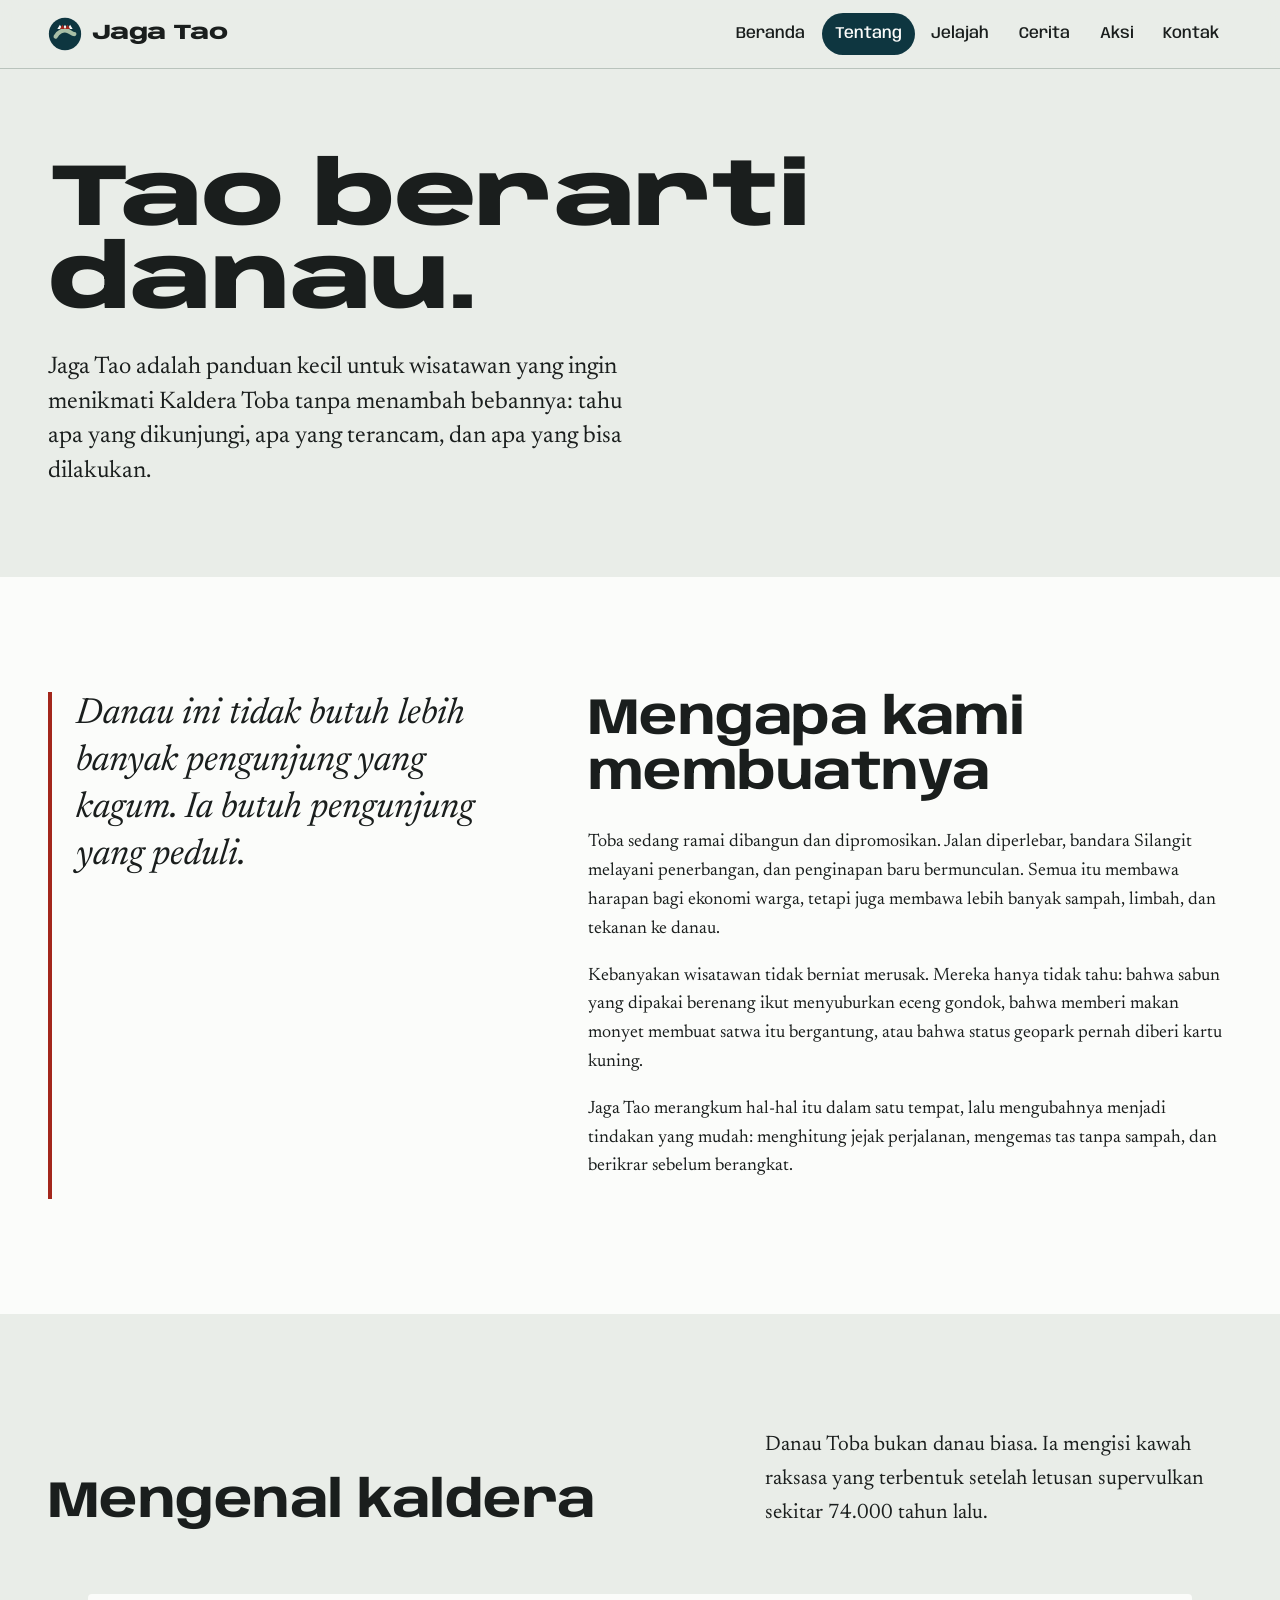
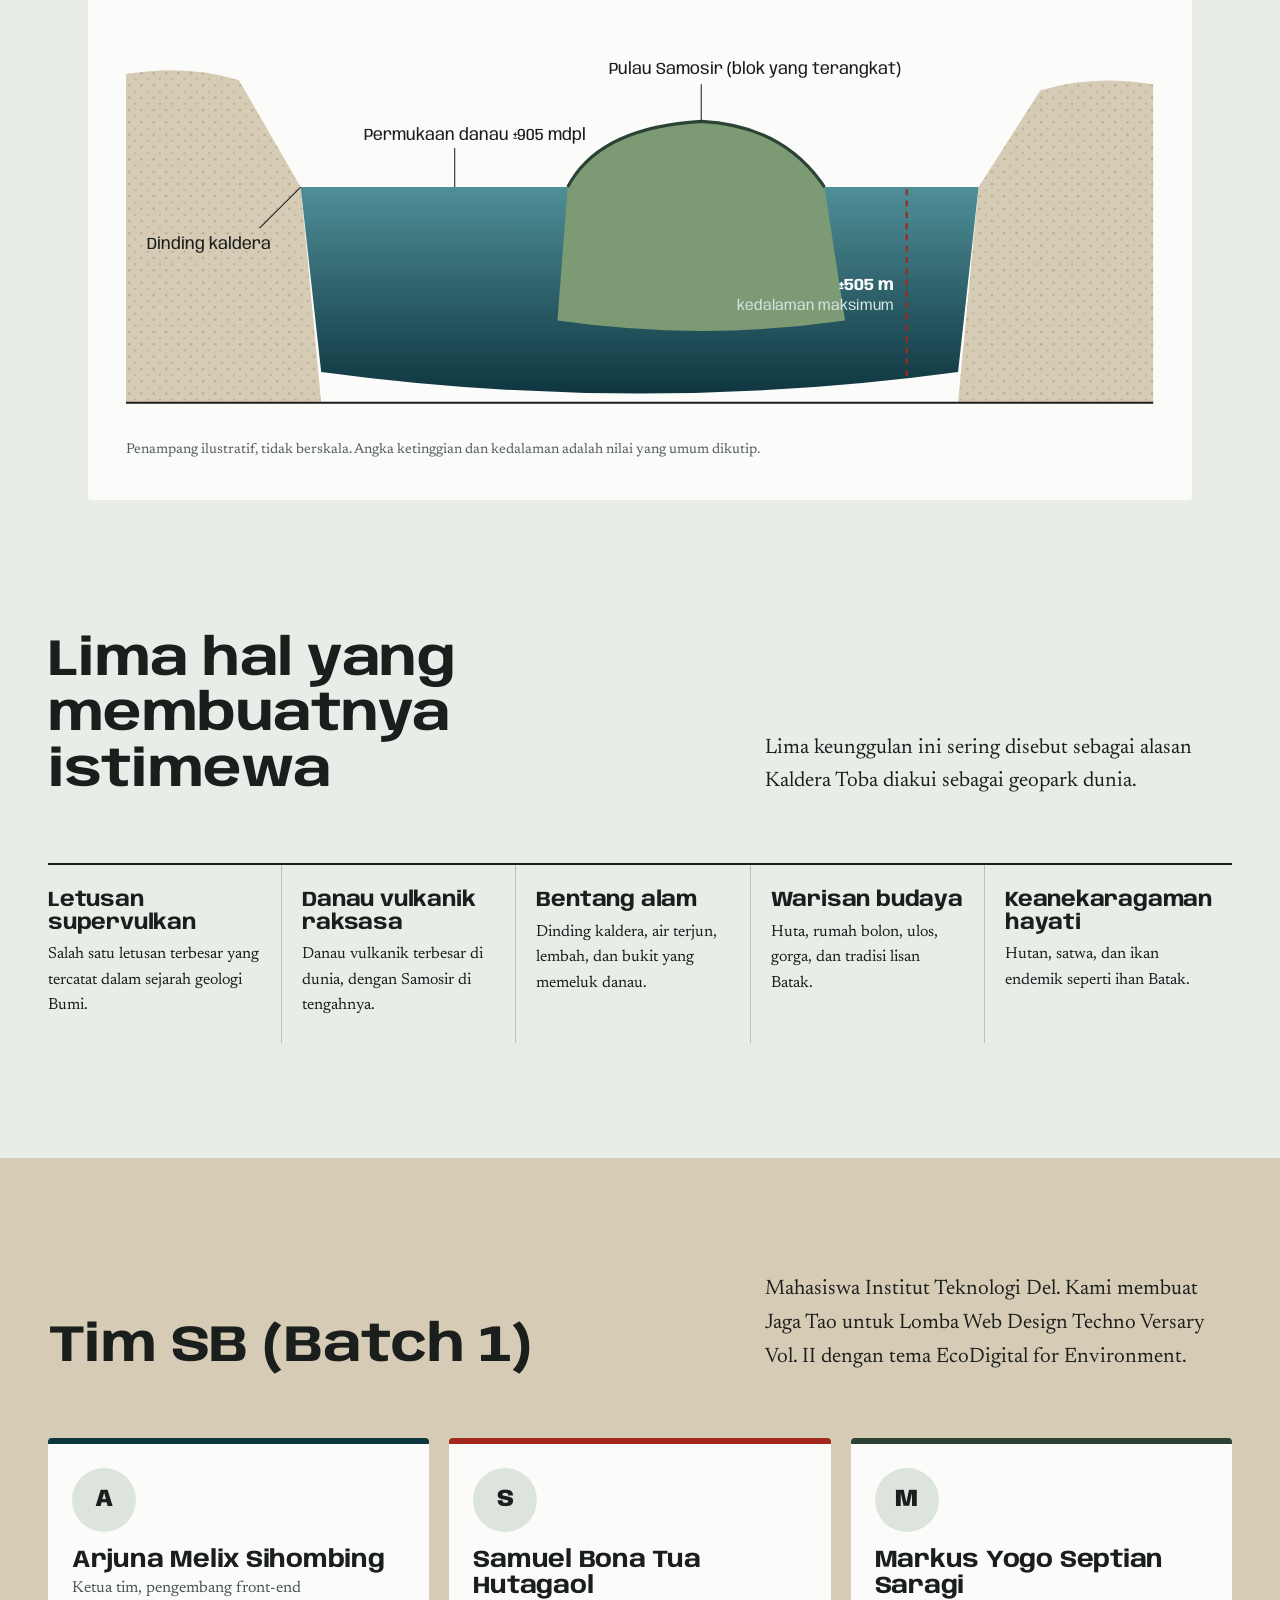
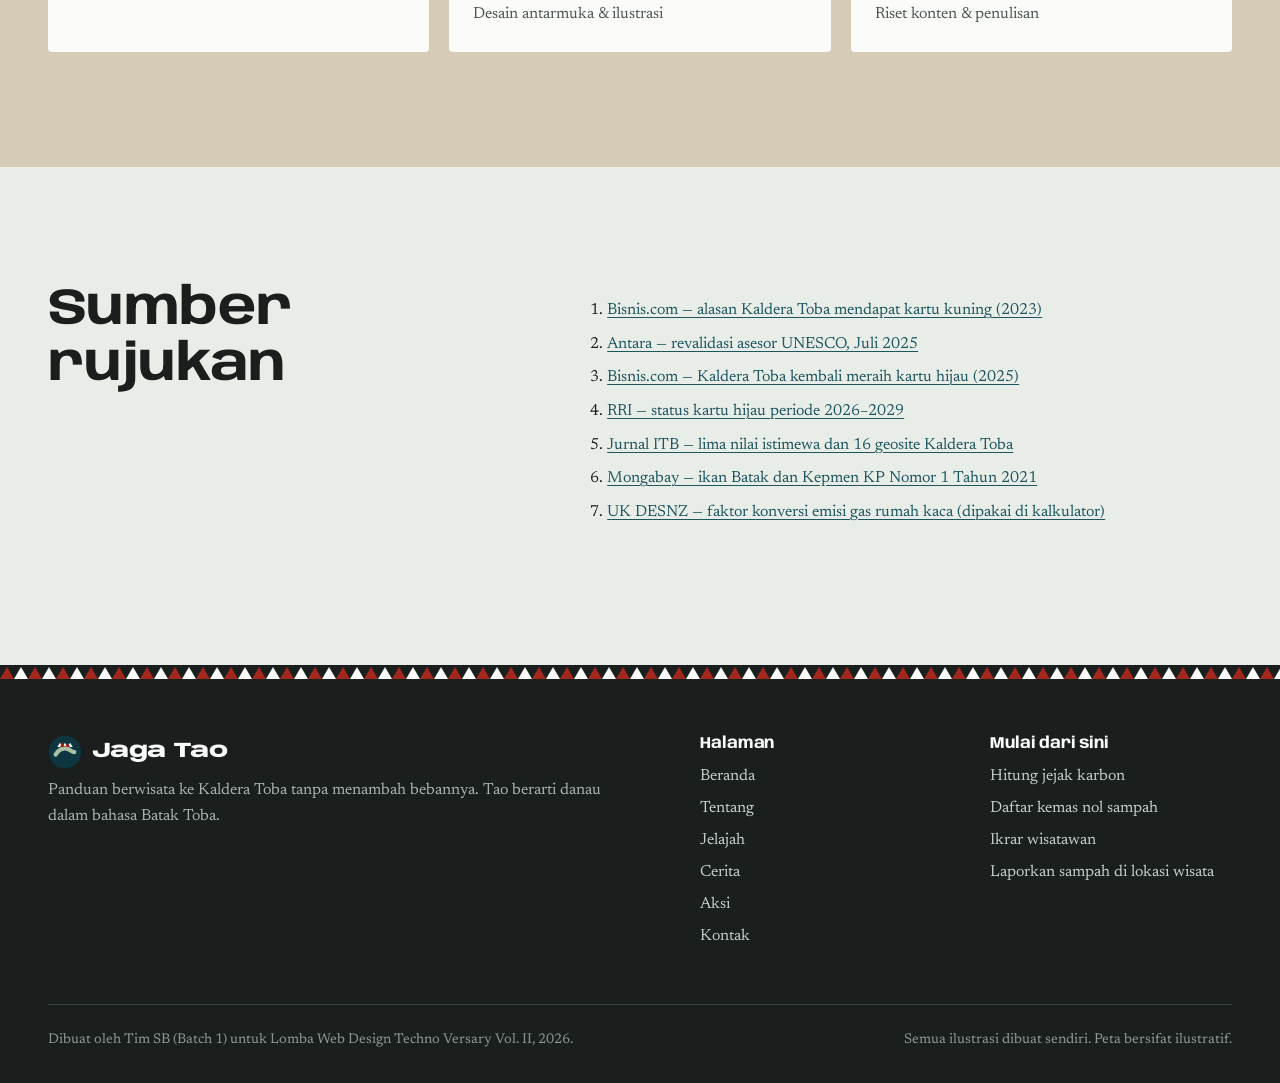
==== commit 7202872d: "Lengkapi data tim dan link demo" ====
--- a/about.html
+++ b/about.html
@@ -95,12 +95,12 @@
   <div class="wadah">
     <div class="kepala-bagian">
       <h2 id="judul-tim">Tim SB (Batch 1)</h2>
-      <p>Kami membuat Jaga Tao untuk Lomba Web Design Techno Versary Vol. II dengan tema EcoDigital for Environment.</p>
+      <p>Mahasiswa Institut Teknologi Del. Kami membuat Jaga Tao untuk Lomba Web Design Techno Versary Vol. II dengan tema EcoDigital for Environment.</p>
     </div>
     <ul class="tim">
-      <li><div class="inisial" aria-hidden="true">A</div><h3>Nama Anggota 1</h3><p>Ketua tim, pengembang front-end</p></li>
-      <li><div class="inisial" aria-hidden="true">B</div><h3>Nama Anggota 2</h3><p>Desain antarmuka & ilustrasi</p></li>
-      <li><div class="inisial" aria-hidden="true">C</div><h3>Nama Anggota 3</h3><p>Riset konten & penulisan</p></li>
+      <li><div class="inisial" aria-hidden="true">A</div><h3>Arjuna Melix Sihombing</h3><p>Ketua tim, pengembang front-end</p></li>
+      <li><div class="inisial" aria-hidden="true">S</div><h3>Samuel Bona Tua Hutagaol</h3><p>Desain antarmuka & ilustrasi</p></li>
+      <li><div class="inisial" aria-hidden="true">M</div><h3>Markus Yogo Septian Saragi</h3><p>Riset konten & penulisan</p></li>
     </ul>
   </div>
 </section>
@@ -152,4 +152,4 @@
 <div class="toast" role="status" aria-live="polite"></div>
 <script src="js/main.js" defer></script>
 </body>
-</html>
+</html>
--- a/css/style.css
+++ b/css/style.css
@@ -76,6 +76,7 @@
 }
 
 img, svg { display: block; max-width: 100%; }
+[hidden] { display: none !important; }
 
 h1, h2, h3, h4 {
   font-family: var(--f-display);
@@ -247,17 +248,15 @@
 }
 .hero__teks .wadah { pointer-events: none; }
 .hero h1 {
-  font-size: clamp(2.6rem, 7.4vw, 6.4rem);
+  font-size: clamp(2.1rem, 4.9vw, 4.6rem);
   font-weight: 800;
-  font-stretch: 140%;
-  line-height: 0.92;
-  letter-spacing: -0.035em;
+  font-stretch: 128%;
+  line-height: 0.98;
+  letter-spacing: -0.03em;
   color: var(--arang);
-  max-width: 11ch;
   margin: 0;
 }
 .hero h1 .baris { display: block; }
-.hero h1 .baris--sempit { font-stretch: 62%; font-weight: 700; letter-spacing: -0.01em; }
 
 .hero__bawah {
   background: var(--danau); color: var(--putih);
@@ -350,6 +349,43 @@
 @media (max-width: 820px) {
   .pasangan__baris { grid-template-columns: 1fr; }
   .pasangan__ikon { justify-self: start; order: -1; width: 64px; height: 64px; }
+}
+
+/* ---------------- simulasi pilihan (home) ---------------- */
+.sim { display: grid; grid-template-columns: minmax(0, 7fr) minmax(0, 5fr); gap: 2rem 3rem; align-items: start; }
+.sim__gambar { position: sticky; top: 5.5rem; margin: 0; border-radius: 4px; overflow: hidden; background: var(--arang); }
+.sim__svg { width: 100%; height: auto; aspect-ratio: 4 / 3; }
+.sim__svg .L { transition: opacity 1s ease; }
+.sim__svg .L-inv { opacity: 0; }
+.sim__svg .L-keramba { display: none; }
+.sim__svg.ok-sampah .L-sampah, .sim__svg.ok-air .L-air, .sim__svg.ok-api .L-api { opacity: 0; }
+.sim__svg.ok-satwa .L-satwa { opacity: 1; }
+.sim__status {
+  display: grid; grid-template-columns: auto 1fr; gap: 0.1rem 0.9rem; align-items: center;
+  background: var(--arang); color: var(--putih); padding: 0.85rem 1rem;
+}
+.sim__status strong { font-family: var(--f-display); font-size: var(--t-18); }
+.sim__status > span:last-child { grid-column: 2; font-size: var(--t-14); color: #c7d6d2; }
+.sim__meter { grid-row: span 2; display: grid; grid-template-columns: repeat(2, 14px); gap: 4px; }
+.sim__meter i { width: 14px; height: 14px; border-radius: 50%; border: 2px solid var(--tuf); transition: background .4s ease; }
+.sim__meter i.isi { background: var(--tuf); }
+.sim__pilihan ul { list-style: none; margin: 0; padding: 0; border-top: 2px solid var(--putih); }
+.sim__pilihan li { border-bottom: 1px solid rgba(251, 252, 250, 0.25); }
+.sim__saklar { display: grid; grid-template-columns: auto 1fr; gap: 1rem; padding: 1.25rem 0; cursor: pointer; align-items: start; }
+.sim__saklar input { position: absolute; opacity: 0; width: 1px; height: 1px; }
+.sim__tuas { width: 52px; height: 30px; border-radius: 999px; border: 2px solid var(--tuf); position: relative; margin-top: 0.2rem; transition: background .25s ease; }
+.sim__tuas::after { content: ""; position: absolute; top: 3px; left: 3px; width: 20px; height: 20px; border-radius: 50%; background: var(--tuf); transition: transform .25s ease, background .25s ease; }
+.sim__saklar input:checked + .sim__tuas { background: var(--tuf); }
+.sim__saklar input:checked + .sim__tuas::after { transform: translateX(22px); background: var(--danau); }
+.sim__saklar input:focus-visible + .sim__tuas { outline: 3px solid var(--gorga-2); outline-offset: 3px; }
+.sim__teks { font-size: var(--t-16); color: #c7d6d2; line-height: 1.5; }
+.sim__teks b { display: block; font-family: var(--f-display); font-weight: 700; font-stretch: 110%; font-size: var(--t-21); color: var(--putih); margin-bottom: 0.2rem; line-height: 1.2; }
+.sim__catatan { font-size: var(--t-14); color: #9fc1c4 !important; margin: 1rem 0 1.25rem; }
+@media (max-width: 900px) {
+  .sim { grid-template-columns: 1fr; }
+  .sim__gambar { top: 4.25rem; z-index: 2; }
+  .sim__svg { aspect-ratio: 16 / 9; }
+  .sim__status strong { font-size: var(--t-16); }
 }
 
 /* ---------------- geosite pilihan (home) ---------------- */
@@ -544,11 +580,12 @@
   display: grid; grid-template-columns: minmax(0, 6fr) minmax(0, 5fr); gap: 0;
   background: var(--danau); color: var(--putih); border-radius: 4px; overflow: hidden; margin-bottom: 2.5rem;
 }
-.artikel-utama img { width: 100%; height: 100%; max-height: 460px; object-fit: cover; object-position: 50% 35%; min-height: 320px; }
+.artikel-utama { min-height: 380px; }
+.artikel-utama img { width: 100%; height: 0; min-height: 100%; object-fit: cover; object-position: 50% 35%; }
 .artikel-utama__teks { padding: clamp(1.5rem, 4vw, 3rem); display: flex; flex-direction: column; justify-content: center; }
 .artikel-utama h2 { font-size: clamp(var(--t-24), 3vw, var(--t-48)); }
 .artikel-utama p { color: #d3e2df; }
-@media (max-width: 820px) { .artikel-utama { grid-template-columns: 1fr; } .artikel-utama img { min-height: 220px; max-height: 300px; } }
+@media (max-width: 820px) { .artikel-utama { grid-template-columns: 1fr; } .artikel-utama img { height: 260px; min-height: 0; } }
 
 .meta { font-family: var(--f-display); font-size: var(--t-14); color: #55605b; display: flex; gap: 0.9rem; flex-wrap: wrap; margin-bottom: 0.6rem; }
 .artikel-utama .meta { color: var(--tuf); }
@@ -730,7 +767,6 @@
 @keyframes naik { from { opacity: 0; transform: translateY(18px); } to { opacity: 1; transform: none; } }
 .hero h1 .baris { animation: naik .8s cubic-bezier(.2,.7,.2,1) both; }
 .hero h1 .baris:nth-child(2) { animation-delay: .12s; }
-.hero h1 .baris:nth-child(3) { animation-delay: .24s; }
 
 @media (prefers-reduced-motion: reduce) {
   *, *::before, *::after { animation: none !important; transition: none !important; scroll-behavior: auto !important; }
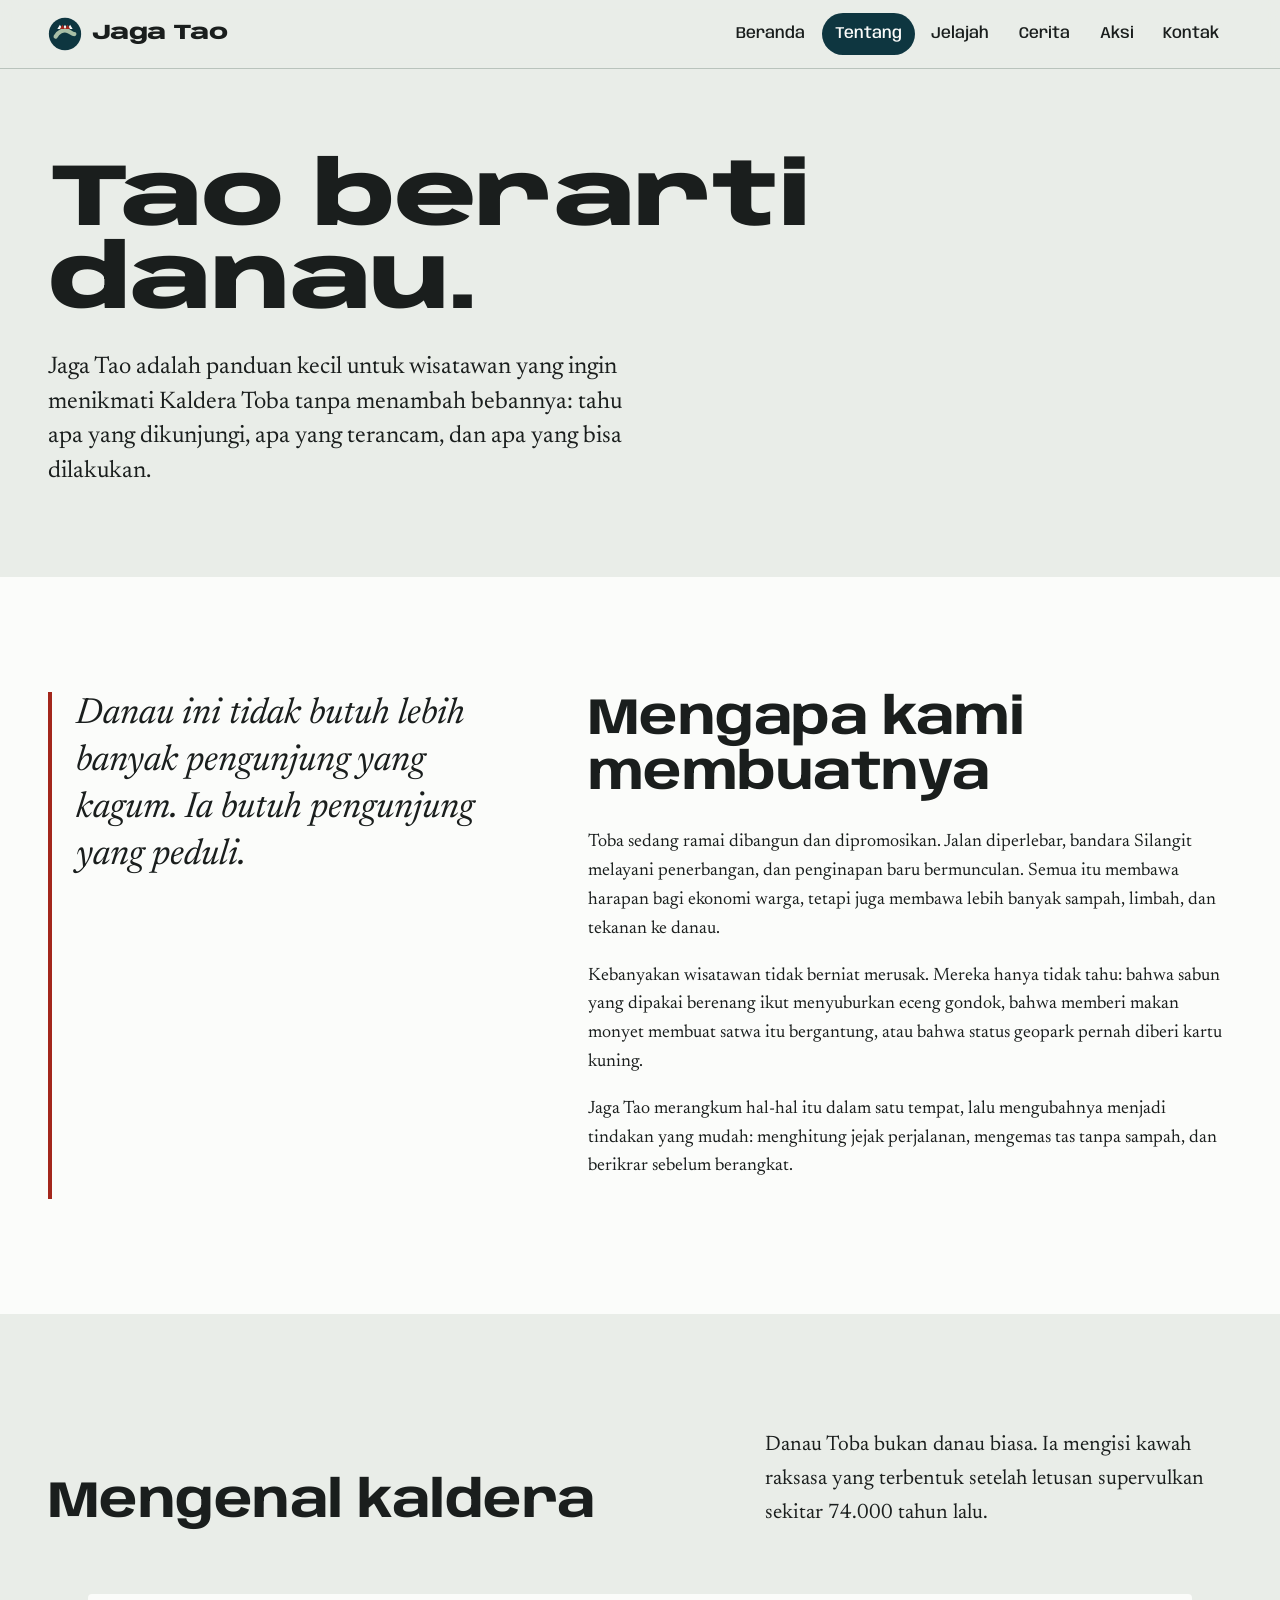
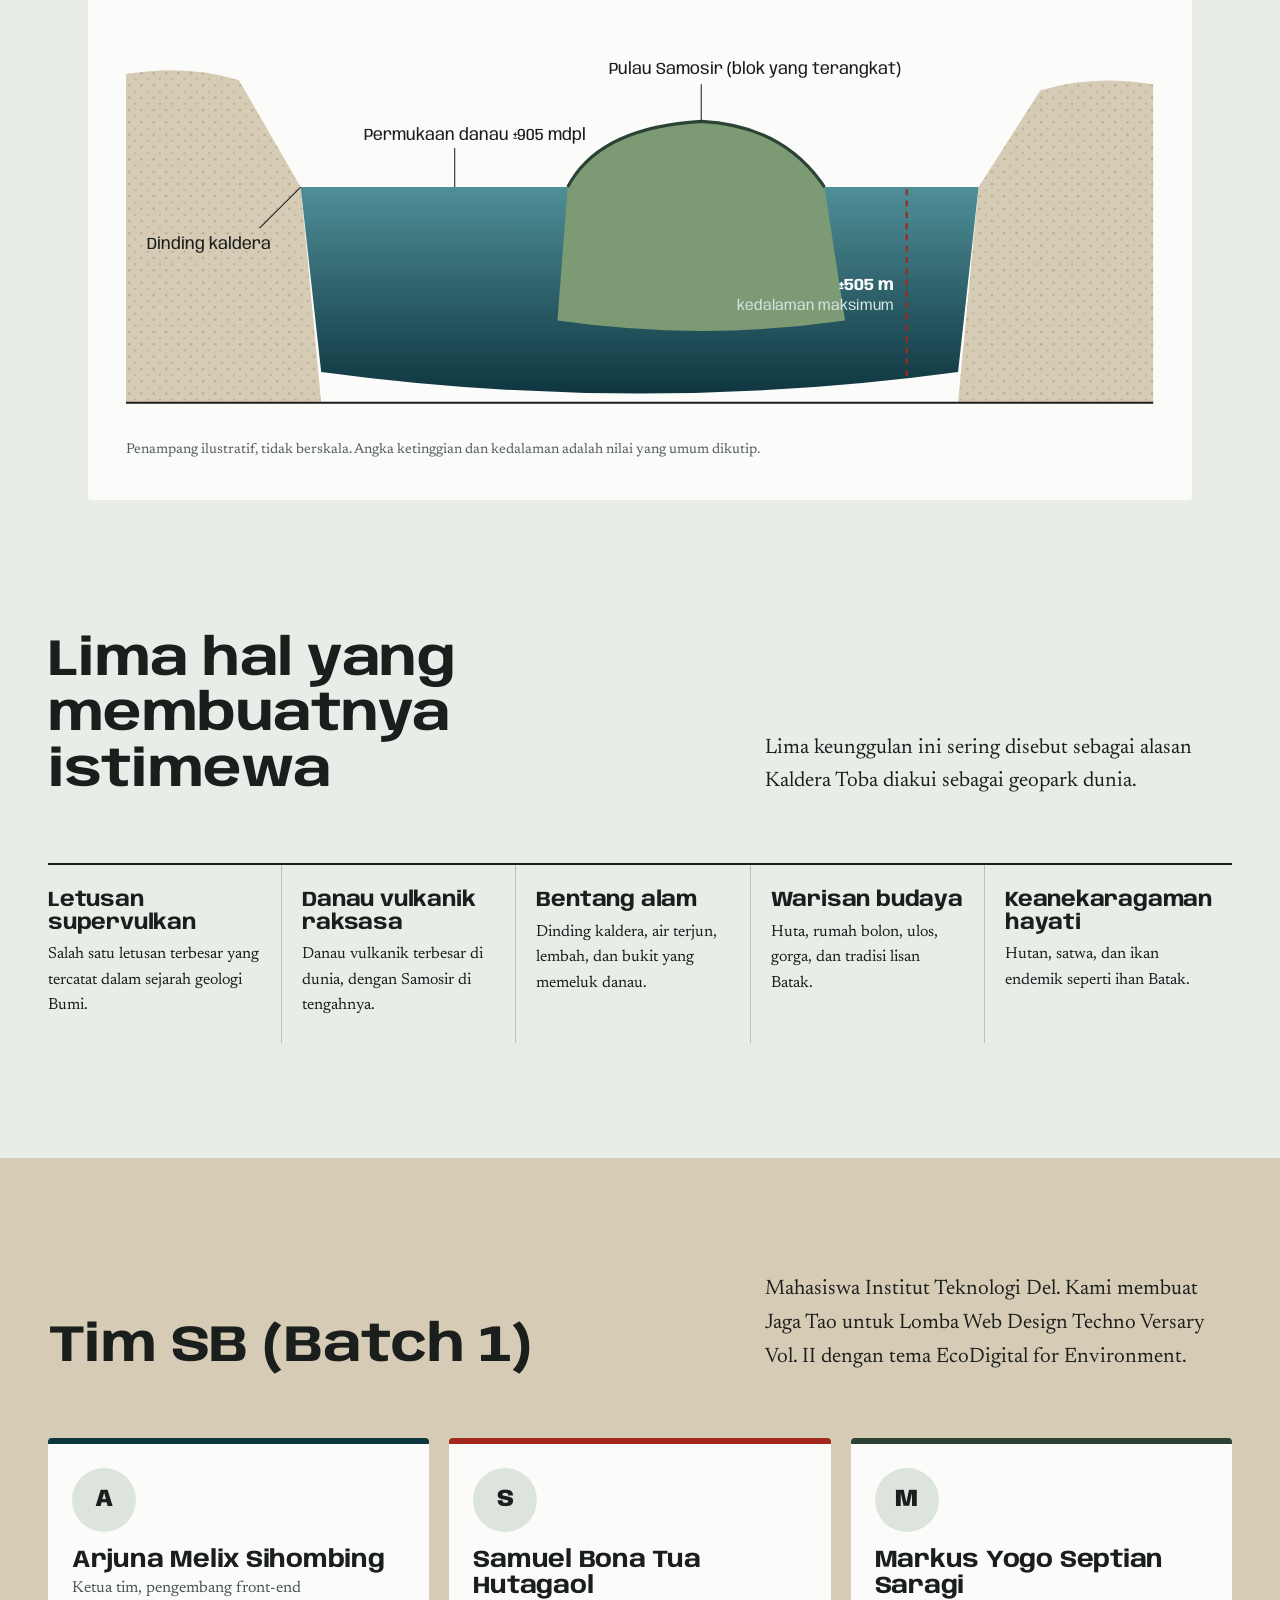
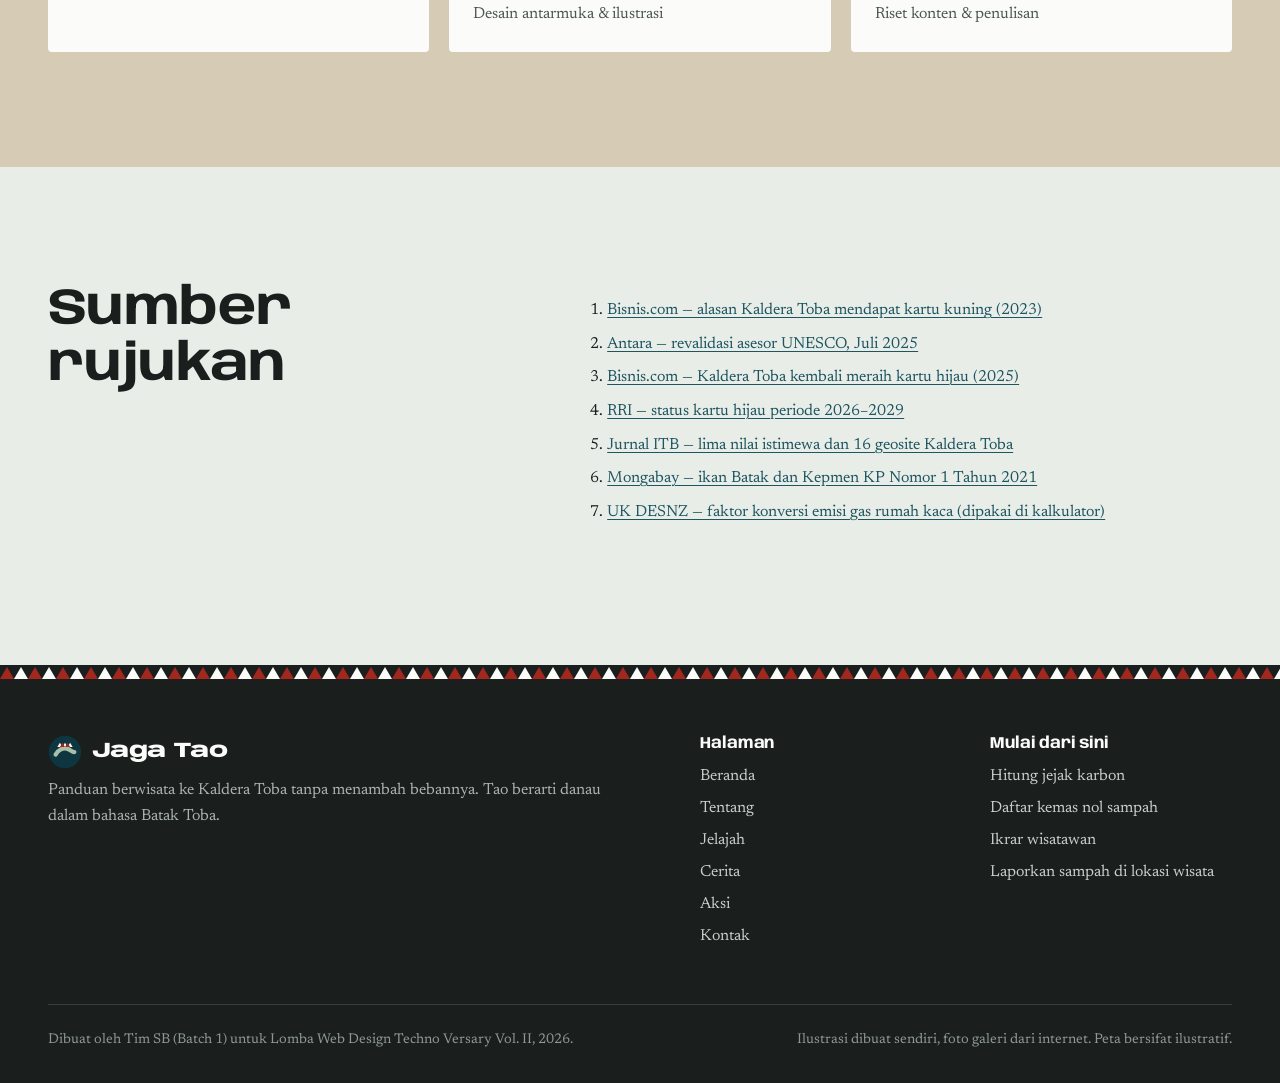
==== commit 1a44bd4a: "Ilustrasi khusus untuk artikel" ====
--- a/about.html
+++ b/about.html
@@ -145,11 +145,11 @@
     </div>
     <div class="kaki__bawah">
       <span>Dibuat oleh Tim SB (Batch 1) untuk Lomba Web Design Techno Versary Vol. II, 2026.</span>
-      <span>Semua ilustrasi dibuat sendiri. Peta bersifat ilustratif.</span>
+      <span>Ilustrasi dibuat sendiri, foto galeri dari internet. Peta bersifat ilustratif.</span>
     </div>
   </div>
 </footer>
 <div class="toast" role="status" aria-live="polite"></div>
 <script src="js/main.js" defer></script>
 </body>
-</html>+</html>
--- a/css/style.css
+++ b/css/style.css
@@ -534,12 +534,12 @@
   font-family: var(--f-display); font-size: var(--t-14); font-weight: 600; color: var(--putih);
   text-shadow: 0 1px 8px rgba(0,0,0,.5);
 }
-.galeri .g1 { grid-column: span 5; grid-row: span 4; }
-.galeri .g2 { grid-column: span 4; grid-row: span 3; }
-.galeri .g3 { grid-column: span 3; grid-row: span 3; }
-.galeri .g4 { grid-column: span 3; grid-row: span 3; }
+.galeri .g1 { grid-column: span 7; grid-row: span 4; }
+.galeri .g2 { grid-column: span 5; grid-row: span 4; }
+.galeri .g3 { grid-column: span 4; grid-row: span 3; }
+.galeri .g4 { grid-column: span 4; grid-row: span 3; }
 .galeri .g5 { grid-column: span 4; grid-row: span 3; }
-.galeri .g6 { grid-column: span 5; grid-row: span 2; }
+.galeri__kredit { font-size: var(--t-14); color: #55605b; margin-top: 1rem; }
 @media (max-width: 820px) {
   .galeri { grid-template-columns: 1fr 1fr; grid-auto-rows: 200px; }
   .galeri button { grid-column: span 1 !important; grid-row: span 1 !important; }
@@ -581,7 +581,7 @@
   background: var(--danau); color: var(--putih); border-radius: 4px; overflow: hidden; margin-bottom: 2.5rem;
 }
 .artikel-utama { min-height: 380px; }
-.artikel-utama img { width: 100%; height: 0; min-height: 100%; object-fit: cover; object-position: 50% 35%; }
+.artikel-utama img { width: 100%; height: 0; min-height: 100%; object-fit: cover; object-position: 50% 50%; }
 .artikel-utama__teks { padding: clamp(1.5rem, 4vw, 3rem); display: flex; flex-direction: column; justify-content: center; }
 .artikel-utama h2 { font-size: clamp(var(--t-24), 3vw, var(--t-48)); }
 .artikel-utama p { color: #d3e2df; }
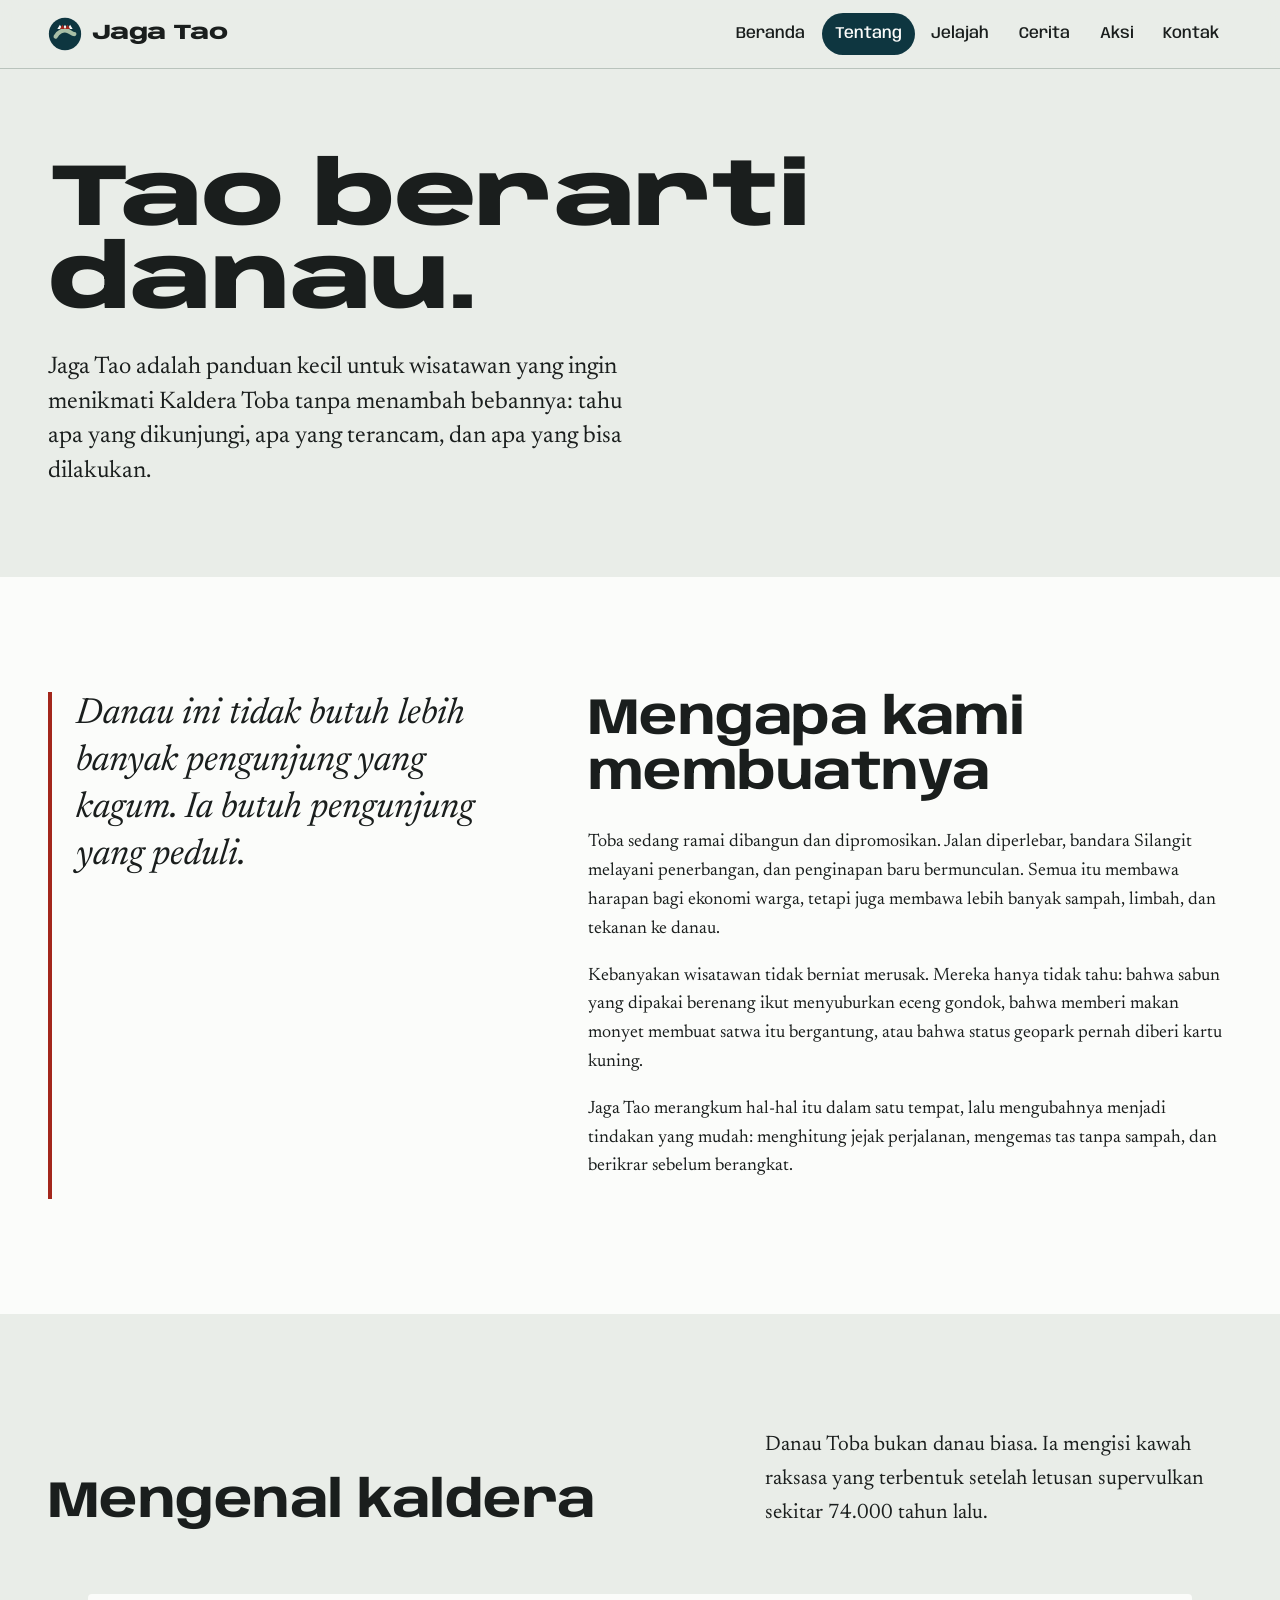
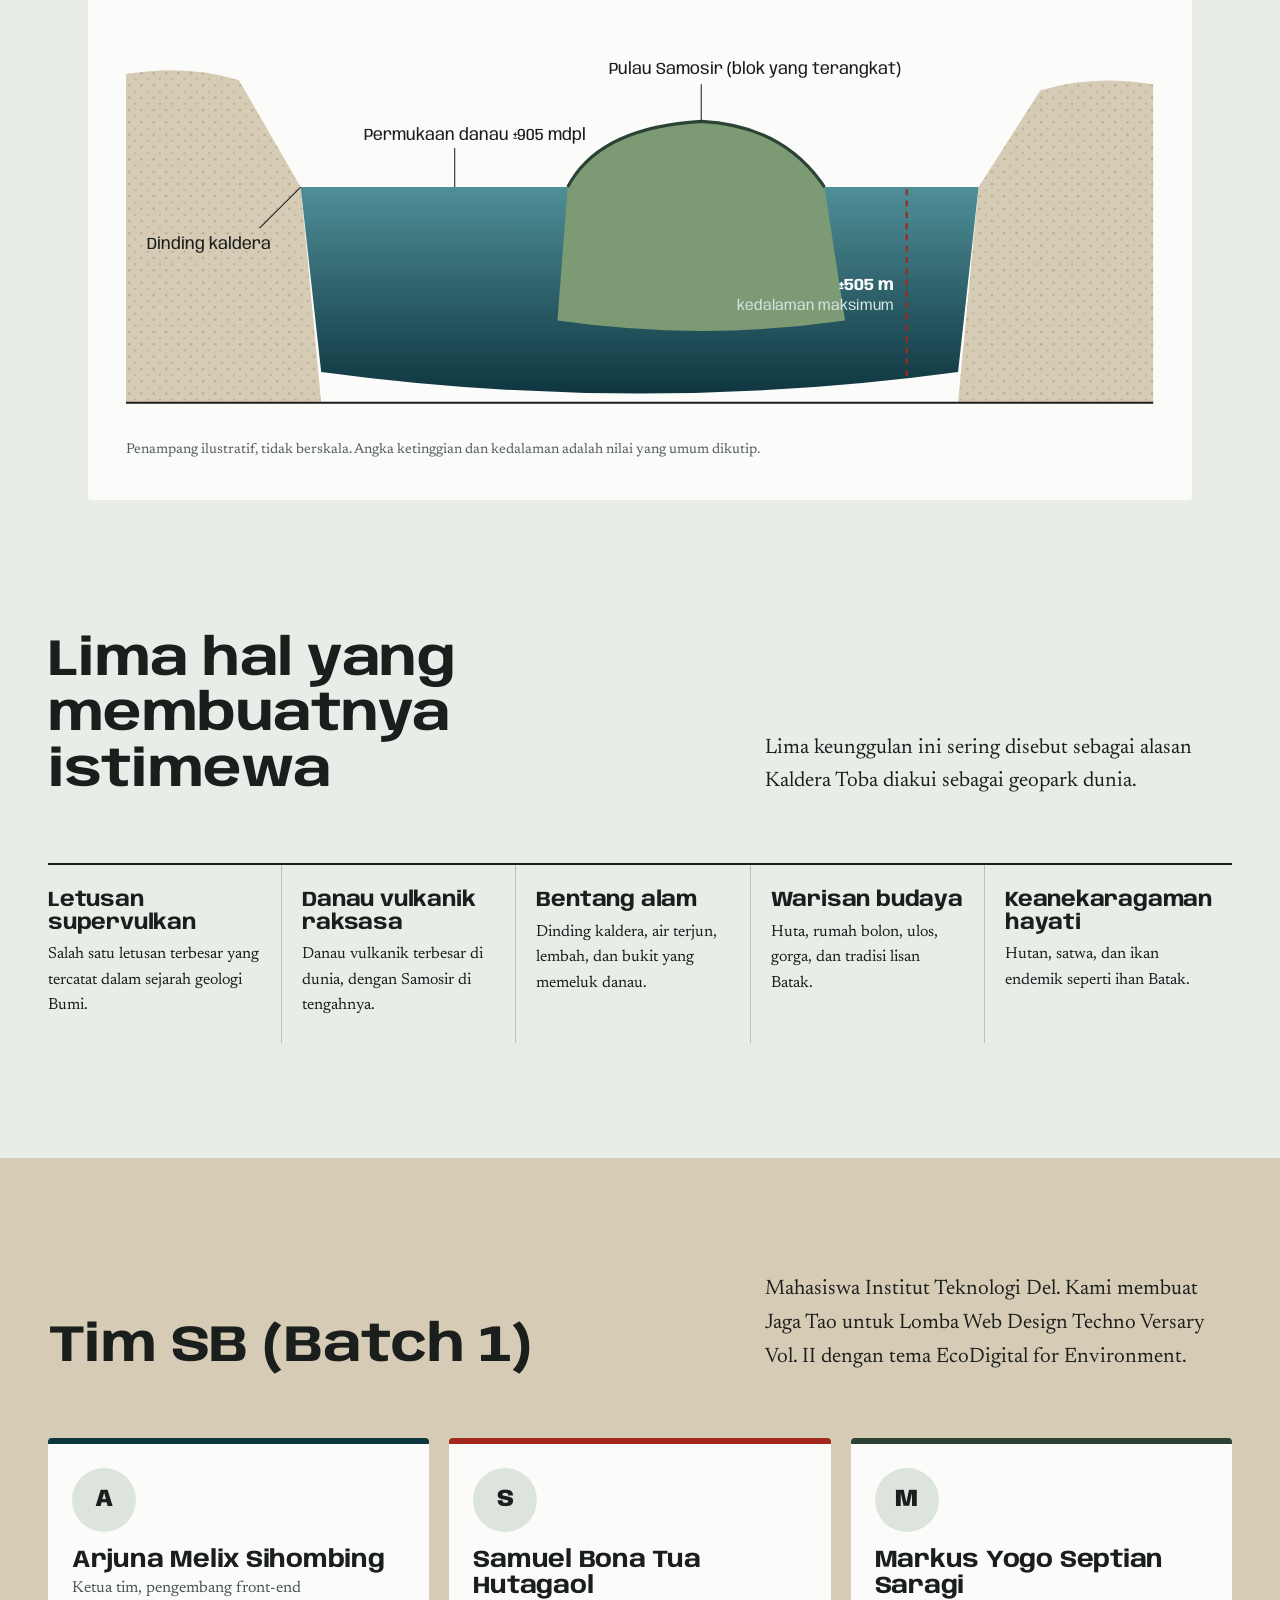
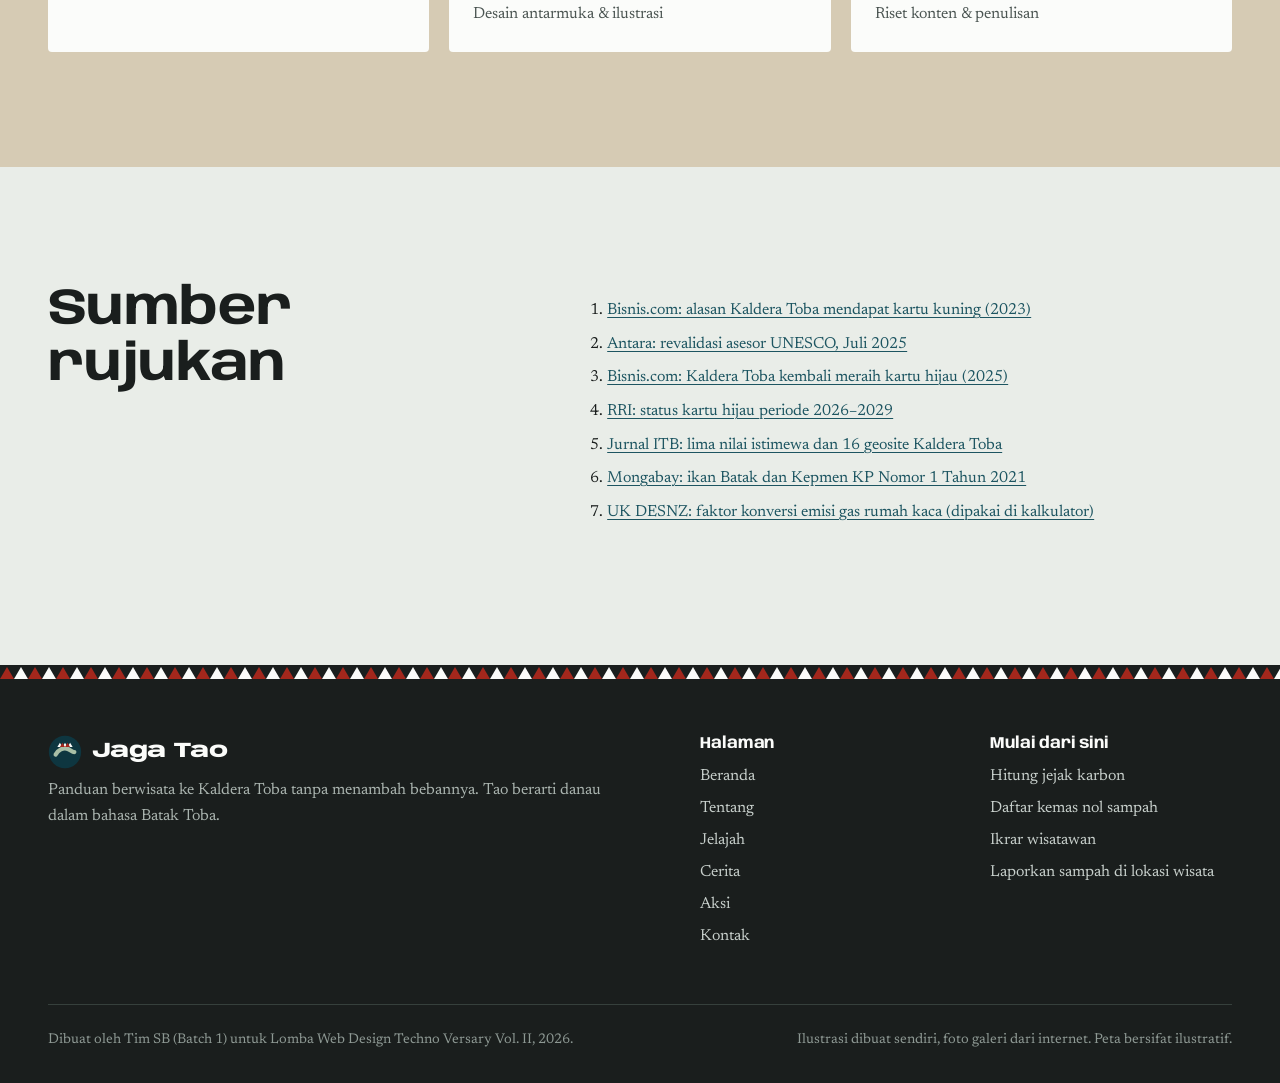
==== commit cc26922e: "Rapikan judul halaman dan hapus file lama" ====
--- a/about.html
+++ b/about.html
@@ -3,10 +3,10 @@
 <head>
 <meta charset="utf-8">
 <meta name="viewport" content="width=device-width, initial-scale=1">
-<title>Tentang — Jaga Tao</title>
+<title>Tentang | Jaga Tao</title>
 <meta name="description" content="Mengapa Jaga Tao dibuat, mengenal Kaldera Toba, dan tim di baliknya.">
 <meta name="theme-color" content="#0e3640">
-<meta property="og:title" content="Tentang — Jaga Tao">
+<meta property="og:title" content="Tentang | Jaga Tao">
 <meta property="og:description" content="Mengapa Jaga Tao dibuat, mengenal Kaldera Toba, dan tim di baliknya.">
 <link rel="icon" href="assets/img/logo.svg" type="image/svg+xml">
 <link rel="preload" href="assets/fonts/anybody.woff2" as="font" type="font/woff2" crossorigin>
@@ -109,13 +109,13 @@
   <div class="wadah dua-kolom">
     <h2 id="judul-sumber">Sumber rujukan</h2>
     <ol class="sumber">
-      <li><a href="https://ekonomi.bisnis.com/read/20231002/12/1700049/terungkap-alasan-danau-toba-dapat-kartu-kuning-dari-unesco" rel="noopener" target="_blank">Bisnis.com — alasan Kaldera Toba mendapat kartu kuning (2023)</a></li>
-      <li><a href="https://megapolitan.antaranews.com/berita/414781/geopark-kaldera-toba-peroleh-banyak-nilai-positif-dari-para-asesor-unesco" rel="noopener" target="_blank">Antara — revalidasi asesor UNESCO, Juli 2025</a></li>
-      <li><a href="https://ekonomi.bisnis.com/read/20250908/9/1909146/berkat-kolaborasi-bersama-geopark-kaldera-toba-kembali-raih-green-card" rel="noopener" target="_blank">Bisnis.com — Kaldera Toba kembali meraih kartu hijau (2025)</a></li>
-      <li><a href="https://rri.co.id/en/international/2321851/three-indonesian-geoparks-maintain-unesco-green-card-status" rel="noopener" target="_blank">RRI — status kartu hijau periode 2026–2029</a></li>
-      <li><a href="https://journals.itb.ac.id/index.php/wpar/article/download/23471/6685" rel="noopener" target="_blank">Jurnal ITB — lima nilai istimewa dan 16 geosite Kaldera Toba</a></li>
-      <li><a href="https://mongabay.co.id/2023/02/16/menolak-ikan-batak-punah-apa-yang-perlu-dilakukan/" rel="noopener" target="_blank">Mongabay — ikan Batak dan Kepmen KP Nomor 1 Tahun 2021</a></li>
-      <li><a href="https://www.gov.uk/government/publications/greenhouse-gas-reporting-conversion-factors-2024" rel="noopener" target="_blank">UK DESNZ — faktor konversi emisi gas rumah kaca (dipakai di kalkulator)</a></li>
+      <li><a href="https://ekonomi.bisnis.com/read/20231002/12/1700049/terungkap-alasan-danau-toba-dapat-kartu-kuning-dari-unesco" rel="noopener" target="_blank">Bisnis.com: alasan Kaldera Toba mendapat kartu kuning (2023)</a></li>
+      <li><a href="https://megapolitan.antaranews.com/berita/414781/geopark-kaldera-toba-peroleh-banyak-nilai-positif-dari-para-asesor-unesco" rel="noopener" target="_blank">Antara: revalidasi asesor UNESCO, Juli 2025</a></li>
+      <li><a href="https://ekonomi.bisnis.com/read/20250908/9/1909146/berkat-kolaborasi-bersama-geopark-kaldera-toba-kembali-raih-green-card" rel="noopener" target="_blank">Bisnis.com: Kaldera Toba kembali meraih kartu hijau (2025)</a></li>
+      <li><a href="https://rri.co.id/en/international/2321851/three-indonesian-geoparks-maintain-unesco-green-card-status" rel="noopener" target="_blank">RRI: status kartu hijau periode 2026–2029</a></li>
+      <li><a href="https://journals.itb.ac.id/index.php/wpar/article/download/23471/6685" rel="noopener" target="_blank">Jurnal ITB: lima nilai istimewa dan 16 geosite Kaldera Toba</a></li>
+      <li><a href="https://mongabay.co.id/2023/02/16/menolak-ikan-batak-punah-apa-yang-perlu-dilakukan/" rel="noopener" target="_blank">Mongabay: ikan Batak dan Kepmen KP Nomor 1 Tahun 2021</a></li>
+      <li><a href="https://www.gov.uk/government/publications/greenhouse-gas-reporting-conversion-factors-2024" rel="noopener" target="_blank">UK DESNZ: faktor konversi emisi gas rumah kaca (dipakai di kalkulator)</a></li>
     </ol>
   </div>
 </section>
--- a/css/style.css
+++ b/css/style.css
@@ -1,5 +1,5 @@
 /* =========================================================
-   Jaga Tao — stylesheet
+   Jaga Tao: stylesheet
    Palet diambil dari tiga warna gorga Batak (merah, putih, hitam)
    dan dari lanskap Kaldera Toba (kabut, danau, pinus, batu tuf).
    ========================================================= */
@@ -201,7 +201,7 @@
 .tombol--kecil { padding: 0.5rem 1rem; font-size: var(--t-14); }
 
 /* =========================================================
-   HERO — panorama geser
+   HERO: panorama geser
    ========================================================= */
 .hero { position: relative; background: var(--danau); color: var(--putih); }
 .panorama {
@@ -472,7 +472,7 @@
 .sumber li { margin-bottom: 0.5rem; }
 
 /* =========================================================
-   JELAJAH — peta & galeri
+   JELAJAH: peta & galeri
    ========================================================= */
 .peta-wadah {
   display: grid; grid-template-columns: minmax(0, 7fr) minmax(0, 5fr); gap: 2rem;
@@ -626,7 +626,7 @@
 .kotak-aksi ul { margin: 0; padding-left: 1.1rem; font-size: var(--t-16); }
 
 /* =========================================================
-   AKSI — kalkulator, checklist, ikrar
+   AKSI: kalkulator, checklist, ikrar
    ========================================================= */
 .langkah-nav { display: flex; gap: 0.5rem; flex-wrap: wrap; margin-top: 2rem; }
 
